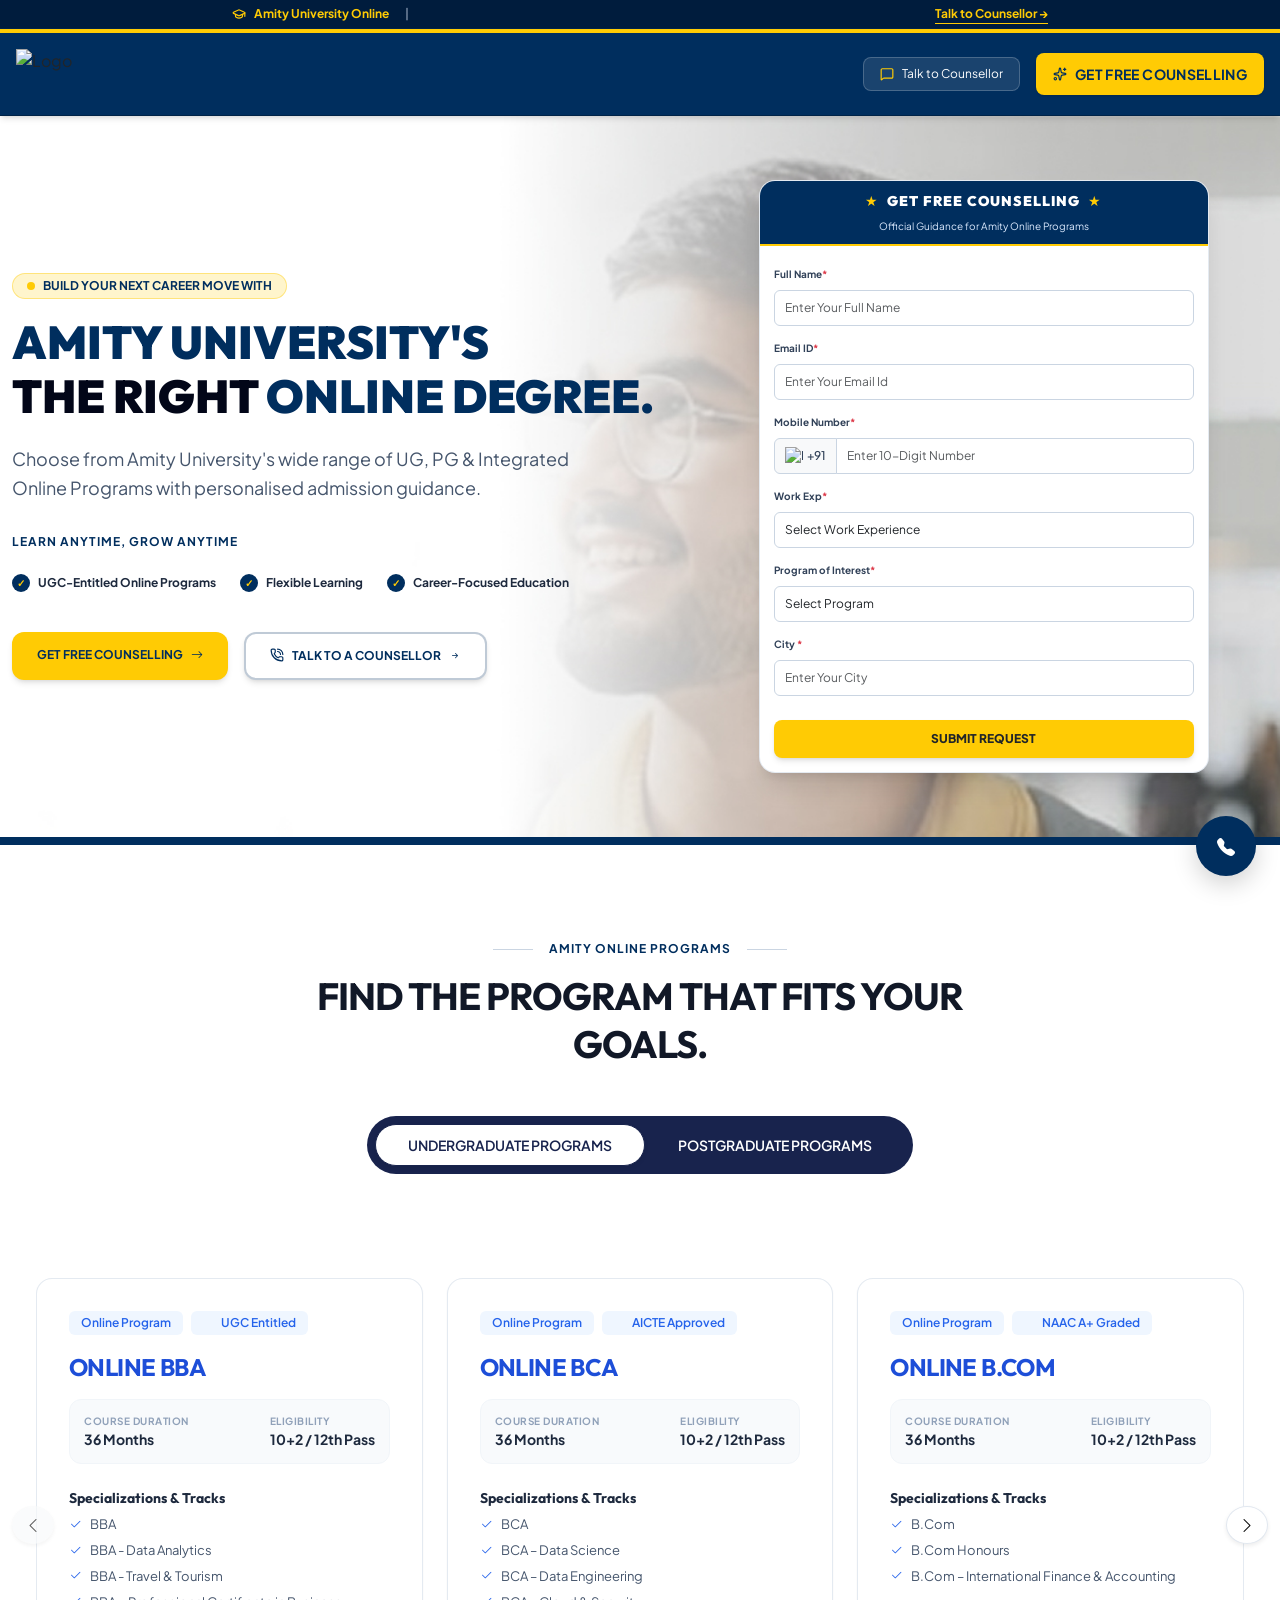
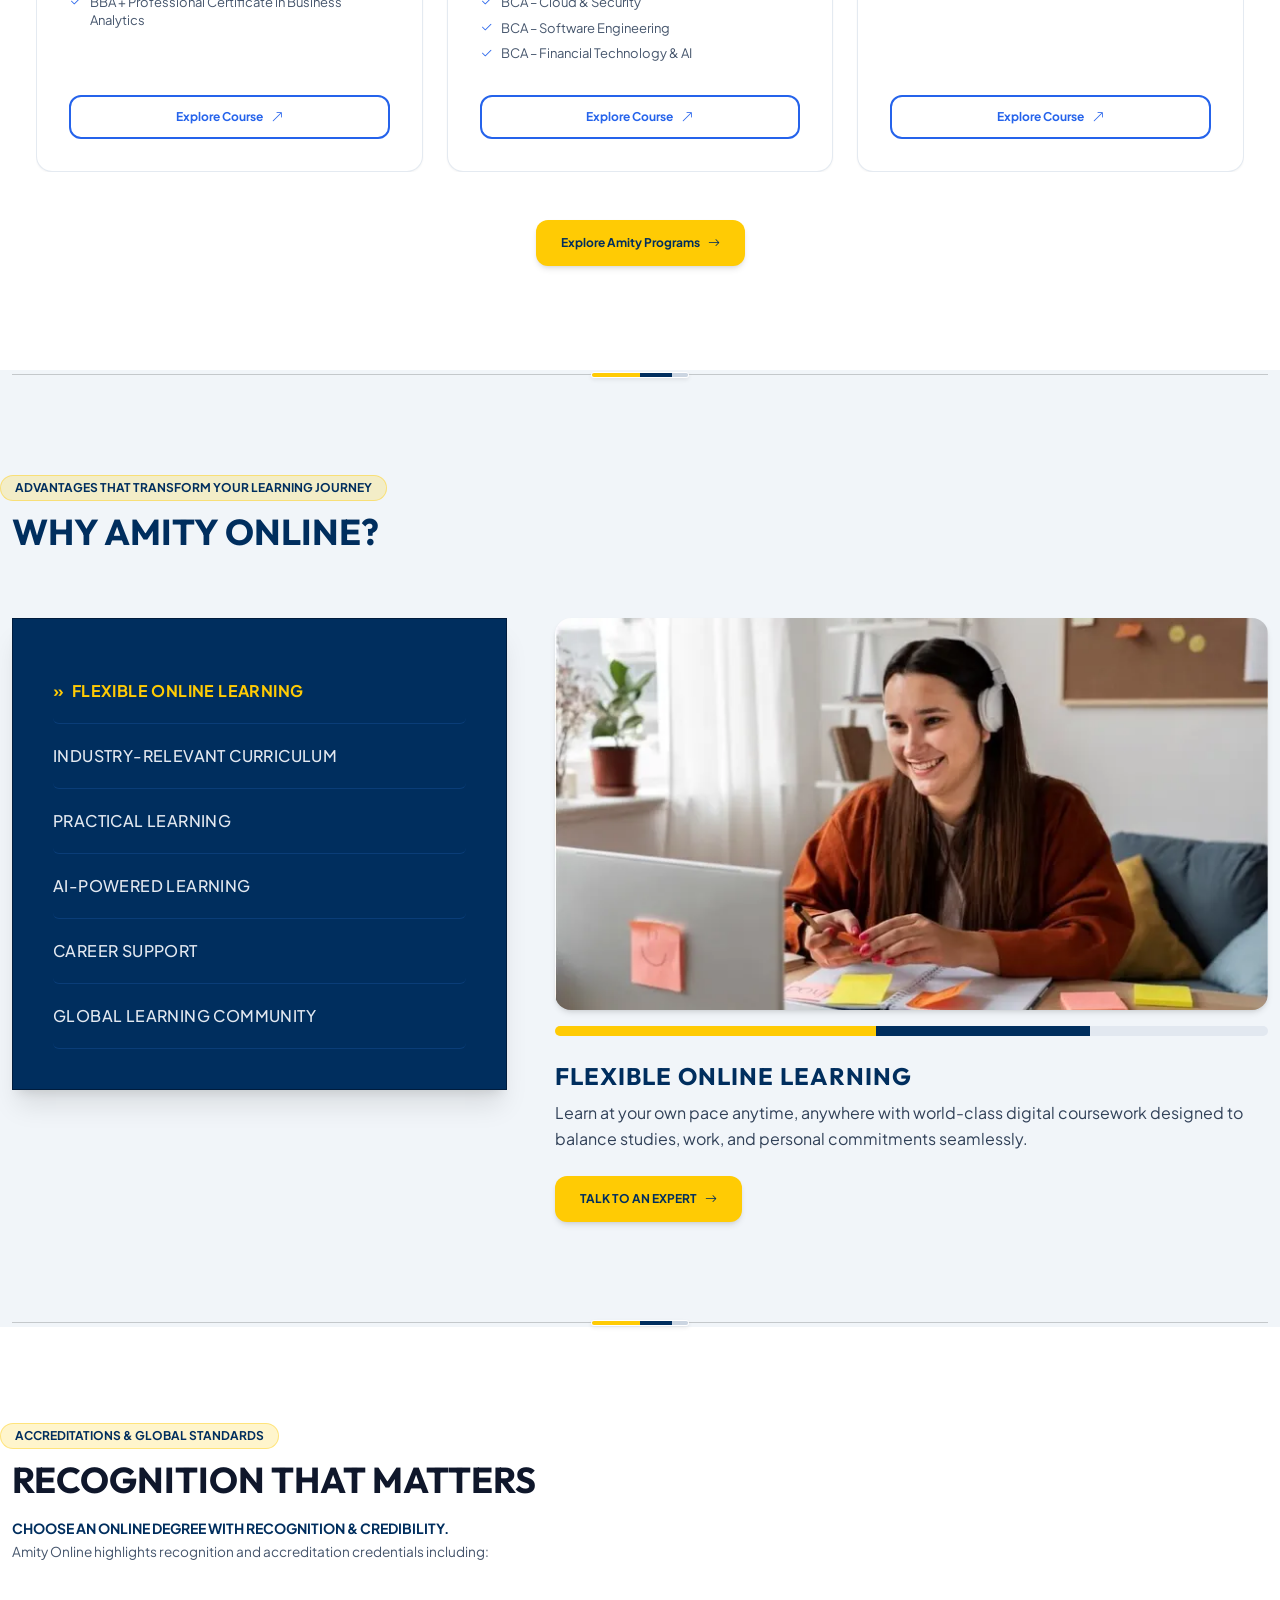
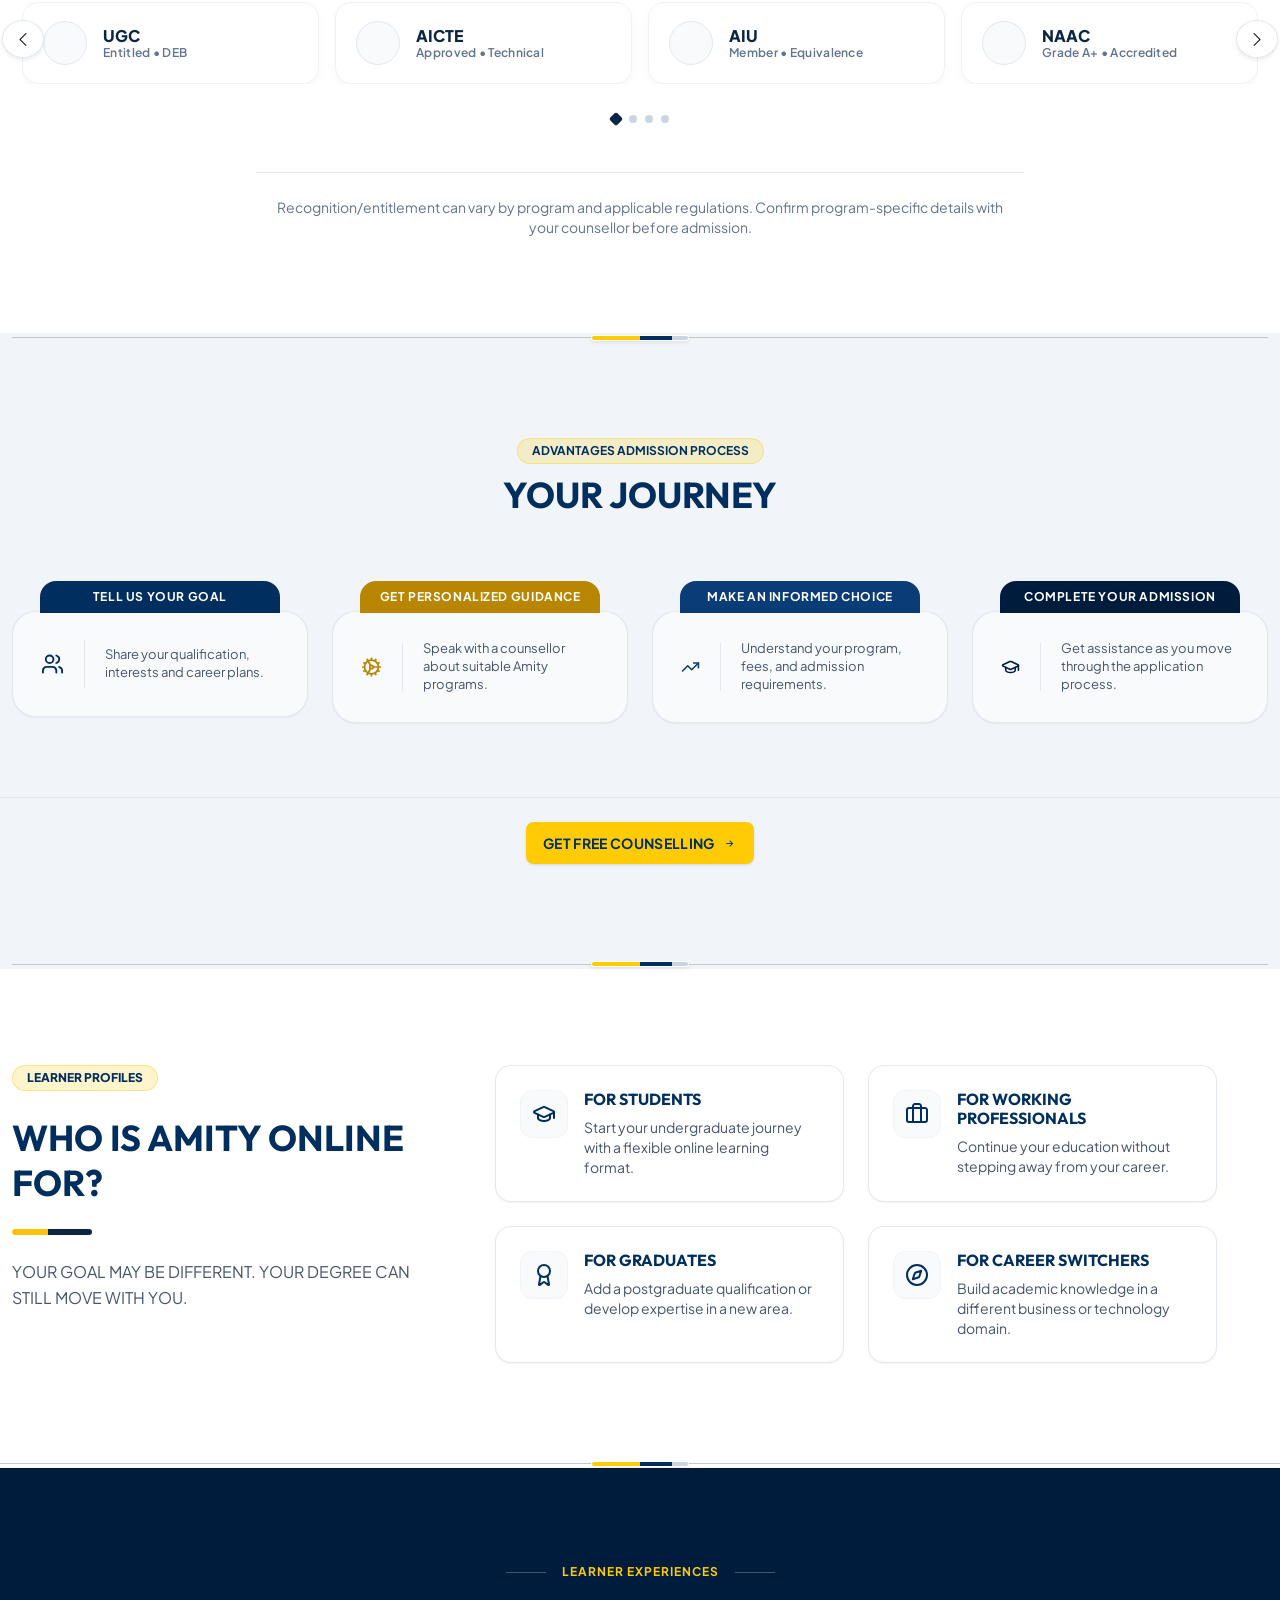
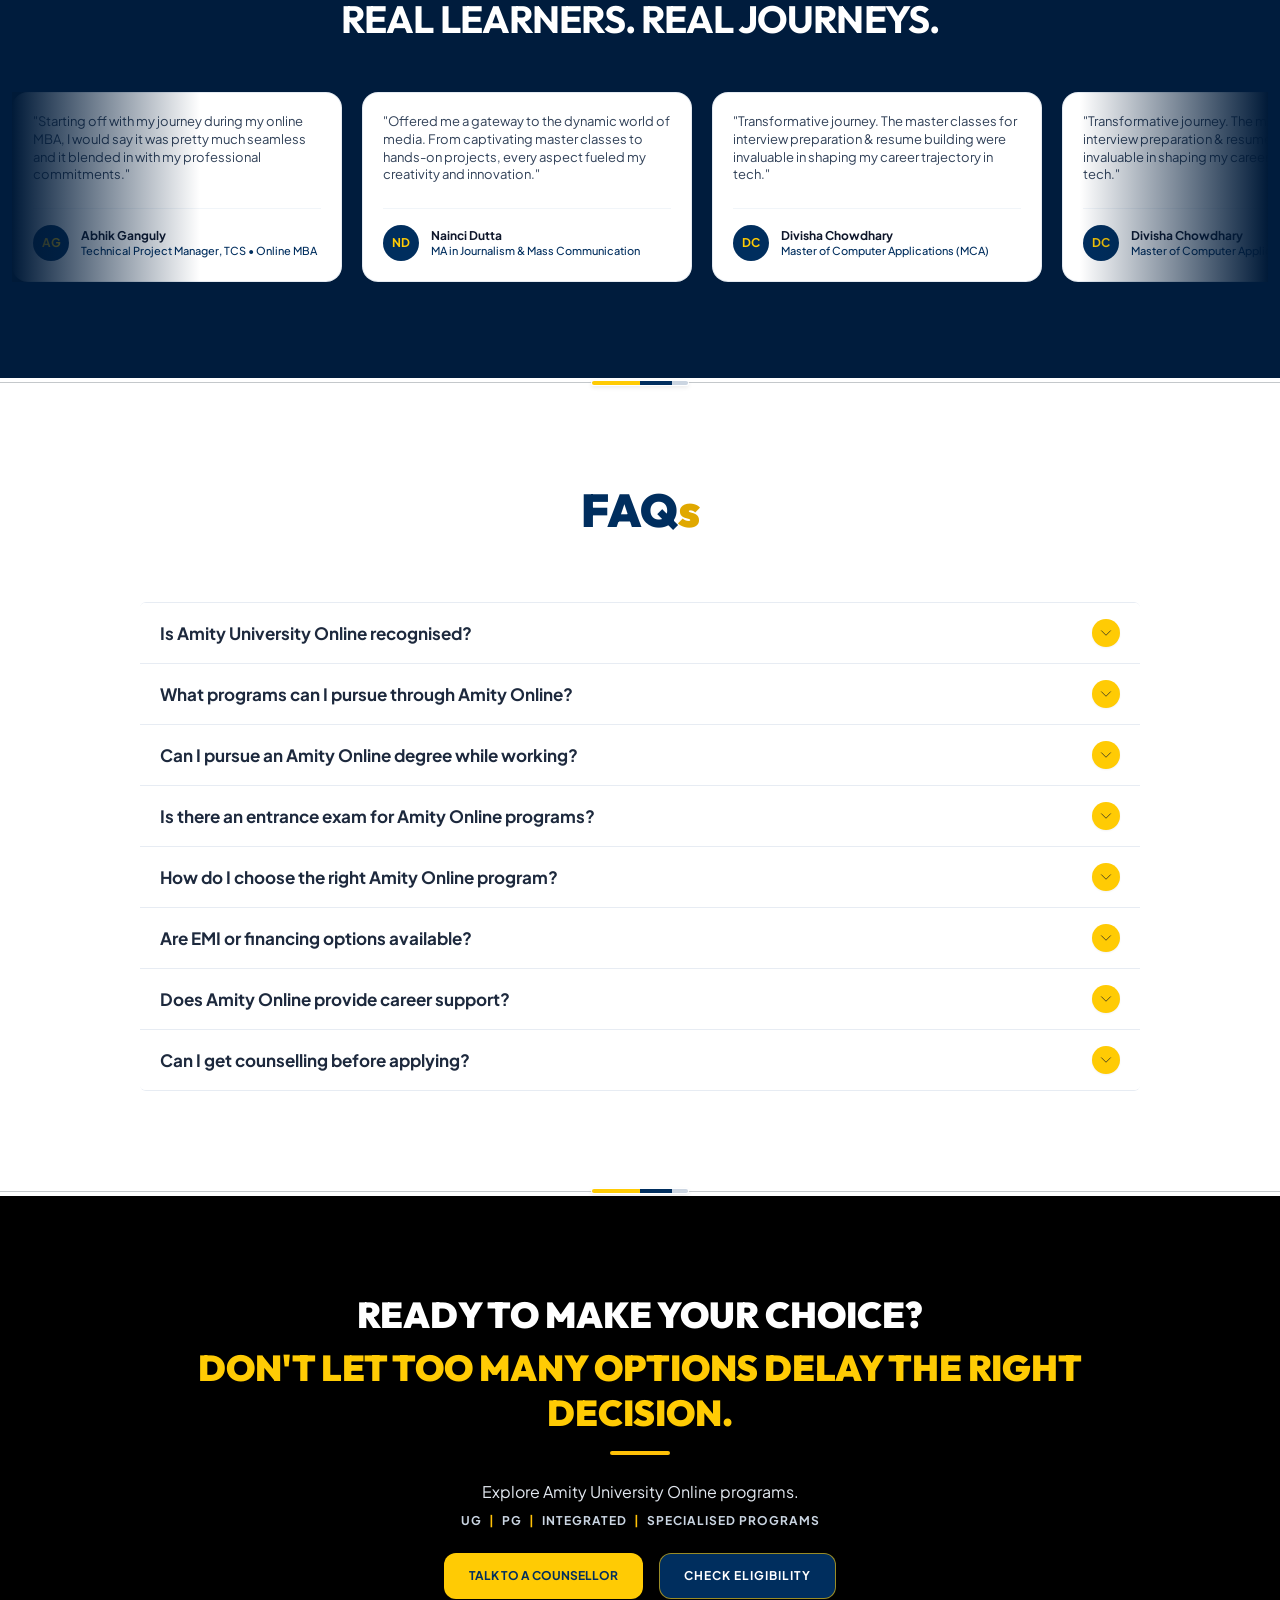
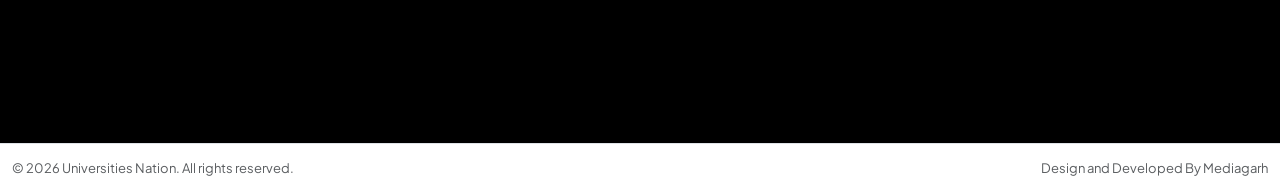
==== amity-university/index.html @ f5fdf5d3 "add all lp" ====
<!doctype html>
<html lang="en">

<head>
  <meta charset="UTF-8" />
  <meta name="viewport" content="width=device-width, initial-scale=1.0" />
  <title>Amity -Campushala LP</title>
  <link rel="icon" type="image/webp" href="images/favicon.webp">
  <link rel="preconnect" href="https://fonts.googleapis.com">
  <link rel="preconnect" href="https://fonts.gstatic.com" crossorigin>
  <link
    href="https://fonts.googleapis.com/css2?family=Outfit:wght@100..900&family=Plus+Jakarta+Sans:ital,wght@0,200..800;1,200..800&display=swap"
    rel="stylesheet">
  <link rel="stylesheet" href="https://cdn.jsdelivr.net/npm/bootstrap-icons@1.11.3/font/bootstrap-icons.min.css" />
  <link href="https://cdn.jsdelivr.net/npm/bootstrap@5.3.7/dist/css/bootstrap.min.css" rel="stylesheet" />
  <noscript>
    <link rel="stylesheet" href="https://cdn.jsdelivr.net/npm/bootstrap@5.3.3/dist/css/bootstrap.min.css" />
  </noscript>
  <link rel="stylesheet" href="https://cdn.jsdelivr.net/npm/swiper@11/swiper-bundle.min.css" />
  <link rel="stylesheet" href="css/style.css" />
  <!-- Google Tag Manager -->
  <script>(function (w, d, s, l, i) {
      w[l] = w[l] || []; w[l].push({
        'gtm.start':
          new Date().getTime(), event: 'gtm.js'
      }); var f = d.getElementsByTagName(s)[0],
        j = d.createElement(s), dl = l != 'dataLayer' ? '&l=' + l : ''; j.async = true; j.src =
          'https://www.googletagmanager.com/gtm.js?id=' + i + dl; f.parentNode.insertBefore(j, f);
    })(window, document, 'script', 'dataLayer', 'GTM-PBZR5ZBN');</script>
  <!-- End Google Tag Manager -->
</head>

<body>
  <!-- Google Tag Manager (noscript) -->
  <noscript><iframe src="https://www.googletagmanager.com/ns.html?id=GTM-PBZR5ZBN" height="0" width="0"
      style="display:none;visibility:hidden"></iframe></noscript>
  <!-- End Google Tag Manager (noscript) -->
  <!-- TOP BAR -->
  <div class="container-fluid top-bar-container bg-primary">
    <div class="container">
      <div
        class="d-flex flex-column flex-md-row align-items-center justify-content-center gap-2 gap-md-3 topbar-text font-plus-jakarta fw-medium text-center">
        <div class="d-flex gap-2 align-items-center text-seventh fw-bold "><img src="./images/Icon.svg" height="14px"
            width="14px" class="flex-shrink-0" alt="">Amity University Online
        </div>
        <span class="d-none d-md-block text-eighth">|</span>
        <div class="marquee-wrapper">
          <div class="marquee-content text-secondary fw-medium">
            Admissions Open for July 2026 Batch &bull; UGC-Entitled Degrees &bull; Zero Cost EMI Available
          </div>
        </div>
        <a href="tel:9711849719" class="fw-bold text-seventh topbar-button">Talk to Counsellor →</a>
      </div>
    </div>
  </div>
  <div class="container-fluid bg-seventh h-4"></div>
  <!-- Navbar -->
  <nav class="bg-tertiary navbar-container sticky-top">
    <div class="container p-3 ">
      <div class="d-flex align-items-center justify-content-center justify-content-md-between gap-2 gap-md-3">

        <!-- Brand Logo -->
        <div class="flex-shrink-0">
          <img src="/images/image 1.webp" class="img-fluid aspect-ratio-17-6 navbar-logo" alt="Logo" />
        </div>

        <!-- Action Buttons (Mobile bottom fixed wrapper) -->
        <div
          class="mobile-bottom-bar d-flex align-items-center justify-content-center justify-content-md-end gap-2 gap-sm-3">

          <!-- Button 1: Counsellor -->
          <a href="tel:9711849719"
            class="btn btn-navbar text-white text-opacity-90 font-plus-jakarta topbar-text d-none d-md-flex align-items-center gap-1 gap-sm-2 px-2 px-sm-3">
            <img src="./images/Icon (1).svg" height="14" width="14" class="flex-shrink-0" alt="" />
            <span>Talk to Counsellor</span>
          </a>
          <a href="tel:9711849719"
            class="text-uppercase btn btn-counselllor-mobile fw-bold text-tertiary font-plus-jakarta topbar-text d-flex d-md-none align-items-center justify-content-center text-center gap-1 gap-sm-2 px-2 px-sm-3">
            <i class="bi bi-telephone"></i>
            <span>Talk to Counsellor</span>
          </a>
          <!-- Button 2: Admission (Desktop Text) -->
          <a href="#admission-form"
            class="d-flex btn btn-admission text-tertiary font-plus-jakarta fw-bold bg-seventh align-items-center justify-content-center gap-1 gap-sm-2 px-2 px-sm-3">
            <img src="./images/Icon (2).svg" height="14" width="14" class="flex-shrink-0" alt="" />
            <span class="text-uppercase">Get Free Counselling</span>
          </a>

        </div>

      </div>
    </div>
  </nav>
  <!-- Floating / Sticky Call Button -->
  <a href="tel:9711849719" class="sticky-call-btn d-md-flex d-none" aria-label="Call Us">
    <i class="bi bi-telephone-fill"></i>
  </a>
  <!-- Hero -->
  <section>
    <div class="container-fluid hero-bg-img">
      <div class="container hero-container d-flex flex-column ">
        <div class="row align-items-center g-4">
          <div class="col-12 col-md-7">
            <div class="d-flex flex-column gap-3">
              <span
                class="d-flex gap-2 align-items-center hero-badge rounded-pill w-fit-content topbar-text fw-bold text-tertiary text-uppercase font-plus-jakarta">
                <div class="flex-shrink-0 bg-seventh rounded-pill border-0 h-8 w-8"></div>BUILD YOUR
                NEXT
                CAREER
                MOVE WITH
              </span>
              <h1 class="text-tertiary font-Outfit font-900 hero-heading mb-1">AMITY UNIVERSITY'S<br /><span
                  class="text-quaternary">THE RIGHT</span>
                ONLINE
                DEGREE.</h1>
              <p class="text-quinary font-plus-jakarta hero-para max-w-570px mb-2 mb-md-3">Choose from Amity
                University's
                wide range of
                UG, PG &
                Integrated
                Online Programs
                with
                personalised
                admission guidance.</p>
              <div class="d-flex flex-column gap-2 gap-md-3">
                <h2 class="text-tertiary font-plus-jakarta text-uppercase topbar-text ls-1 fw-bold">Learn Anytime, Grow
                  Anytime
                </h2>
                <ul class="d-flex flex-wrap flex-md-nowrap gap-3 gap-md-4">
                  <li class="d-flex gap-2 align-items-center text-sixth font-plus-jakarta topbar-text fw-bold">
                    <div
                      class="text-seventh fw-bold rounded-pill bg-tertiary d-flex align-items-center justify-content-center hero-checkmark-icon flex-shrink-0">
                      ✓</div>UGC-Entitled Online Programs
                  </li>
                  <li class="d-flex gap-2 align-items-center text-sixth font-plus-jakarta topbar-text fw-bold">
                    <div
                      class="text-seventh fw-bold rounded-pill bg-tertiary d-flex align-items-center justify-content-center hero-checkmark-icon flex-shrink-0">
                      ✓</div>Flexible Learning
                  </li>
                  <li class="d-flex gap-2 align-items-center text-sixth font-plus-jakarta topbar-text fw-bold">
                    <div
                      class="text-seventh fw-bold rounded-pill bg-tertiary d-flex align-items-center justify-content-center hero-checkmark-icon flex-shrink-0">
                      ✓</div>Career-Focused Education
                  </li>
                </ul>
              </div>
              <div class="d-flex flex-wrap flex-md-nowrap gap-2 gap-md-3 mt-2 mt-md-4">
                <a href="#admission-form"
                  class="btn btn-hero bg-seventh d-flex gap-2 text-tertiary fw-bold text-center topbar-text w-md-full justify-content-center">GET
                  FREE COUNSELLING<i class="bi bi-arrow-right flex-shrink-0"></i></a>
                <a href="tel:9711849719"
                  class="btn btn-hero bg-white d-flex gap-2 text-tertiary fw-bold text-center topbar-text btn-hero-call w-md-full justify-content-center text-uppercase"><img
                    src="./images/Icon (3).svg" height="14" width="14" class="flex-shrink-0" alt="" />Talk to a
                  Counsellor<i class="bi bi-arrow-right-short flex-shrink-0"></i></a>
              </div>
            </div>
          </div>
          <div class="col-12 col-md-5">
            <div class="form-container overflow-hidden" id="admission-form">
              <div class="form-header bg-tertiary d-flex flex-column gap-2">
                <div class="d-flex align-items-center justify-content-center gap-2">
                  <span class="text-seventh text-center font-Outfit text-uppercase ls-1 star-font ">★</span>
                  <h2 class="text-white text-center font-Outfit font-900 text-uppercase ls-1 star-font mb-0">GET FREE
                    COUNSELLING</h2>
                  <span class="text-seventh text-center font-Outfit text-uppercase ls-1 star-font ">★</span>
                </div>
                <p class="form-desc text-center font-plus-jakarta">Official Guidance for Amity Online Programs</p>
              </div>
              <div class="form-body ">
                <form id="contactForm" class="d-flex flex-column gap-2">
                  <div>
                    <label for="fullName" class="form-label fw-bold text-testimonaials">Full Name<span
                        class="text-danger">*</span></label>
                    <input type="text" name="Name" class="form-control py-2" id="fullName"
                      placeholder="Enter Your Full Name" required minlength="2" pattern="[A-Za-z\s]+"
                      title="Please enter a valid name (letters only).">
                  </div>
                  <div>
                    <label for="emailId" class="form-label fw-bold text-testimonaials">Email ID<span
                        class="text-danger">*</span></label>
                    <input type="email" name="Email" class="form-control py-2" id="emailId"
                      placeholder="Enter Your Email Id" required>
                  </div>
                  <div>
                    <label for="mobileNumber" class="form-label fw-bold text-testimonaials">Mobile Number<span
                        class="text-danger">*</span></label>
                    <div class="input-group">
                      <span class="input-group-text bg-light text-testimonaials fw-medium">
                        <img src="https://flagcdn.com/w20/in.png" alt="India Flag" class="me-1" style="width: 18px;">
                        +91
                      </span>
                      <input type="tel" name="Phone" class="form-control py-2" id="mobileNumber"
                        placeholder="Enter 10-Digit Number" required pattern="[0-9]{10}" maxlength="10"
                        title="Please enter a valid 10-digit mobile number.">
                    </div>
                  </div>
                  <div>
                    <label for="workExp" class="form-label fw-bold text-testimonaials">Work Exp<span
                        class="text-danger">*</span></label>
                    <select name="Experience" class="form-select py-2" id="workExp" required>
                      <option value="" selected disabled>Select Work Experience</option>
                      <option value="0">Fresher</option>
                      <option value="1">Less than 1 Year</option>
                      <option value="1-3">1 - 3 years</option>
                      <option value="3-5">3 - 5 years</option>
                      <option value="5+">5 - 10 years</option>
                    </select>
                  </div>
                  <div>
                    <label for="program" class="form-label fw-bold text-testimonaials">Program of Interest<span
                        class="text-danger">*</span></label>
                    <select name="Program" class="form-select py-2" id="program" required>
                      <option value="" selected disabled>Select Program</option>
                      <optgroup label="UG Programs">
                        <option value="Online BBA">Online BBA</option>
                        <option value="Online BCA">Online BCA</option>
                        <option value="Online B.Com">Online B.Com</option>
                        <option value="Online BA">Online BA</option>
                        <option value="Integrated Programs">Integrated Programs</option>
                      </optgroup>
                      <optgroup label="PG Programs">
                        <option value="Online MBA">Online MBA</option>
                        <option value="Online MCA">Online MCA</option>
                        <option value="Online M.Com">Online M.Com</option>
                        <option value="Online MA">Online MA</option>
                        <option value="Online M.Sc">Online M.Sc</option>
                      </optgroup>
                    </select>
                  </div>
                  <div class="mb-3">
                    <label for="cityId" class="form-label fw-bold text-testimonaials">City <span
                        class="text-danger">*</span></label>
                    <input type="text" name="City" class="form-control py-2" id="cityId" placeholder="Enter Your City"
                      required minlength="2">
                  </div>
                  <input type="hidden" name="PageURL" id="pageURL">
                  <button type="submit" id="submitBtn"
                    class="btn w-100 font-900 text-uppercase d-flex align-items-center justify-content-center btn-submit">
                    Submit Request
                  </button>
                </form>
              </div>
            </div>
          </div>
        </div>
      </div>
    </div>
    <div class="bg-tertiary h-8 py-1"></div>
  </section>
  <!-- Program -->
  <section class="container-fluid position-relative">
    <div class="container container-main text-center d-flex flex-column gap-md-40 gap-56">
      <div class="">
        <div class="d-flex align-items-center justify-content-center gap-2 gap-md-3 mb-2 mb-md-3">
          <span class="custom-line bg-nine"></span>
          <span class="text-uppercase fw-bold program-span text-tertiary text-center font-pluss-jakarta ls-1">Amity
            Online
            Programs</span>
          <span class="custom-line bg-nine"></span>
        </div>
        <h2 class="text-tenth text-center font-Outfit text-uppercase fw-bold program-heading mx-auto mb-4 mb-md-5">
          Find the Program That Fits Your Goals.
        </h2>
        <div class="d-inline-flex p-2 rounded-pill bg-eleventh mb-md-5">
          <button
            class="btn btn-pill-tab active rounded-pill text-uppercase fw-semibold text-eleventh bg-white shadow-sm"
            data-target="ug">
            Undergraduate Programs
          </button>
          <button class="btn btn-pill-tab rounded-pill text-uppercase fw-semibold text-white text-opacity-90"
            data-target="pg">
            Postgraduate Programs
          </button>
        </div>
      </div>

      <div class="">
        <div class="position-relative px-0 px-md-4">
          <!-- Custom Navigation Arrows -->
          <button id="scrollLeft"
            class="btn btn-light rounded-circle shadow-sm position-absolute start-0 top-50 translate-middle-y z-3 d-flex align-items-center justify-content-center custom-arrow-btn">
            <i class="bi bi-chevron-left"></i>
          </button>

          <div class="swiper programSwiper">
            <div class="swiper-wrapper">

              <!-- UG Card 1 -->
              <div class="swiper-slide ug-card">
                <div class="card card-program bg-white h-100 text-start">
                  <div class="d-flex gap-2 mb-3">
                    <span class="badge-program fw-semibold">Online Program</span>
                    <span class="badge-program fw-semibold d-flex align-items-center gap-1">
                      <img src="/images/Icon(4).svg" width="14px" height="14px" class="flex-shrink-0" alt=""> UGC
                      Entitled
                    </span>
                  </div>
                  <h3 class="font-Outfit text-twenth text-uppercase program-head mb-3 fw-bold">Online BBA</h3>
                  <div class="mb-4 d-flex justify-content-between card-info font-plus-jakarta">
                    <div>
                      <div class="card-info-text text-uppercase fw-bold">Course Duration</div>
                      <div class="fw-bold card-info-subtext">36 Months</div>
                    </div>
                    <div>
                      <div class="card-info-text text-uppercase fw-bold">Eligibility</div>
                      <div class="fw-bold card-info-subtext">10+2 / 12th Pass</div>
                    </div>
                  </div>
                  <div class="mb-2 card-info-subtext text-sixth fw-bold font-Outfit">Specializations & Tracks</div>
                  <ul class="list-unstyled mb-4 text-secondary fs-7 flex-grow-1">
                    <li class="d-flex align-items-start gap-2 mb-2 text-quinary font-plus-jakarta card-bullet"><i
                        class="bi bi-check2 text-blue"></i> <span>BBA</span></li>
                    <li class="d-flex align-items-start gap-2 mb-2 text-quinary font-plus-jakarta card-bullet"><i
                        class="bi bi-check2 text-blue"></i> <span>BBA - Data Analytics</span></li>
                    <li class="d-flex align-items-start gap-2 mb-2 text-quinary font-plus-jakarta card-bullet"><i
                        class="bi bi-check2 text-blue"></i> <span>BBA - Travel & Tourism</span></li>
                    <li class="d-flex align-items-start gap-2 mb-2 text-quinary font-plus-jakarta card-bullet"><i
                        class="bi bi-check2 text-blue"></i> <span>BBA + Professional Certificate in Business
                        Analytics</span></li>
                  </ul>
                  <a href="#"
                    class="btn btn-outline-primary-custom w-100 fw-bold d-flex align-items-center justify-content-center text-blue topbar-text mt-auto">
                    Explore Course <i class="bi bi-arrow-up-right"></i>
                  </a>
                </div>
              </div>
              <div class="swiper-slide ug-card">
                <div class="card card-program bg-white h-100 text-start">
                  <div class="d-flex gap-2 mb-3">
                    <span class="badge-program fw-semibold">Online Program</span>
                    <span class="badge-program fw-semibold d-flex align-items-center gap-1">
                      <img src="/images/Icon(4).svg" width="14px" height="14px" class="flex-shrink-0" alt=""> AICTE
                      Approved
                    </span>
                  </div>
                  <h3 class="font-Outfit text-twenth text-uppercase program-head mb-3 fw-bold">Online BCA</h3>
                  <div class="mb-4 d-flex justify-content-between card-info font-plus-jakarta">
                    <div>
                      <div class="card-info-text text-uppercase fw-bold">Course Duration</div>
                      <div class="fw-bold card-info-subtext">36 Months</div>
                    </div>
                    <div>
                      <div class="card-info-text text-uppercase fw-bold">Eligibility</div>
                      <div class="fw-bold card-info-subtext">10+2 / 12th Pass</div>
                    </div>
                  </div>
                  <div class="mb-2 card-info-subtext text-sixth fw-bold font-Outfit">Specializations & Tracks</div>
                  <ul class="list-unstyled mb-4 text-secondary fs-7 flex-grow-1">
                    <li class="d-flex align-items-start gap-2 mb-2 text-quinary font-plus-jakarta card-bullet"><i
                        class="bi bi-check2 text-blue"></i> <span>BCA</span></li>
                    <li class="d-flex align-items-start gap-2 mb-2 text-quinary font-plus-jakarta card-bullet"><i
                        class="bi bi-check2 text-blue"></i> <span>BCA – Data Science</span></li>
                    <li class="d-flex align-items-start gap-2 mb-2 text-quinary font-plus-jakarta card-bullet"><i
                        class="bi bi-check2 text-blue"></i> <span>BCA – Data Engineering</span></li>
                    <li class="d-flex align-items-start gap-2 mb-2 text-quinary font-plus-jakarta card-bullet"><i
                        class="bi bi-check2 text-blue"></i> <span>BCA – Cloud & Security</span></li>
                    <li class="d-flex align-items-start gap-2 mb-2 text-quinary font-plus-jakarta card-bullet"><i
                        class="bi bi-check2 text-blue"></i> <span>BCA – Software Engineering </span></li>
                    <li class="d-flex align-items-start gap-2 mb-2 text-quinary font-plus-jakarta card-bullet"><i
                        class="bi bi-check2 text-blue"></i> <span>BCA – Financial Technology & AI </span></li>
                  </ul>
                  <a href="#"
                    class="btn btn-outline-primary-custom w-100 fw-bold d-flex align-items-center justify-content-center text-blue topbar-text mt-auto">
                    Explore Course <i class="bi bi-arrow-up-right"></i>
                  </a>
                </div>
              </div>
              <div class="swiper-slide ug-card">
                <div class="card card-program bg-white h-100 text-start">
                  <div class="d-flex gap-2 mb-3">
                    <span class="badge-program fw-semibold">Online Program</span>
                    <span class="badge-program fw-semibold d-flex align-items-center gap-1">
                      <img src="/images/Icon(4).svg" width="14px" height="14px" class="flex-shrink-0" alt=""> NAAC A+
                      Graded
                    </span>
                  </div>
                  <h3 class="font-Outfit text-twenth text-uppercase program-head mb-3 fw-bold">Online B.Com</h3>
                  <div class="mb-4 d-flex justify-content-between card-info font-plus-jakarta">
                    <div>
                      <div class="card-info-text text-uppercase fw-bold">Course Duration</div>
                      <div class="fw-bold card-info-subtext">36 Months</div>
                    </div>
                    <div>
                      <div class="card-info-text text-uppercase fw-bold">Eligibility</div>
                      <div class="fw-bold card-info-subtext">10+2 / 12th Pass</div>
                    </div>
                  </div>
                  <div class="mb-2 card-info-subtext text-sixth fw-bold font-Outfit">Specializations & Tracks</div>
                  <ul class="list-unstyled mb-4 text-secondary fs-7 flex-grow-1">
                    <li class="d-flex align-items-start gap-2 mb-2 text-quinary font-plus-jakarta card-bullet"><i
                        class="bi bi-check2 text-blue"></i> <span>B.Com</span></li>
                    <li class="d-flex align-items-start gap-2 mb-2 text-quinary font-plus-jakarta card-bullet"><i
                        class="bi bi-check2 text-blue"></i> <span>B.Com Honours</span></li>
                    <li class="d-flex align-items-start gap-2 mb-2 text-quinary font-plus-jakarta card-bullet"><i
                        class="bi bi-check2 text-blue"></i> <span>B.Com – International Finance & Accounting</span></li>
                  </ul>
                  <a href="#"
                    class="btn btn-outline-primary-custom w-100 fw-bold d-flex align-items-center justify-content-center text-blue topbar-text mt-auto">
                    Explore Course <i class="bi bi-arrow-up-right"></i>
                  </a>
                </div>
              </div>
              <div class="swiper-slide ug-card">
                <div class="card card-program bg-white h-100 text-start">
                  <div class="d-flex gap-2 mb-3">
                    <span class="badge-program fw-semibold">Online Program</span>
                    <span class="badge-program fw-semibold d-flex align-items-center gap-1">
                      <img src="/images/Icon(4).svg" width="14px" height="14px" class="flex-shrink-0" alt=""> UGC
                      Entitled
                    </span>
                  </div>
                  <h3 class="font-Outfit text-twenth text-uppercase program-head mb-3 fw-bold">Online BA </h3>
                  <div class="mb-4 d-flex justify-content-between card-info font-plus-jakarta">
                    <div>
                      <div class="card-info-text text-uppercase fw-bold">Course Duration</div>
                      <div class="fw-bold card-info-subtext">36 Months</div>
                    </div>
                    <div>
                      <div class="card-info-text text-uppercase fw-bold">Eligibility</div>
                      <div class="fw-bold card-info-subtext">10+2 / 12th Pass</div>
                    </div>
                  </div>
                  <div class="mb-2 card-info-subtext text-sixth fw-bold font-Outfit">Specializations & Tracks</div>
                  <ul class="list-unstyled mb-4 text-secondary fs-7 flex-grow-1">
                    <li class="d-flex align-items-start gap-2 mb-2 text-quinary font-plus-jakarta card-bullet"><i
                        class="bi bi-check2 text-blue"></i> <span>BA</span></li>
                    <li class="d-flex align-items-start gap-2 mb-2 text-quinary font-plus-jakarta card-bullet"><i
                        class="bi bi-check2 text-blue"></i> <span>BA - Journalism & Mass Communication</span></li>
                    <li class="d-flex align-items-start gap-2 mb-2 text-quinary font-plus-jakarta card-bullet"><i
                        class="bi bi-check2 text-blue"></i> <span>BA General – Hindi | Kannada | Malayalam | Tamil |
                        Telugu</span></li>
                  </ul>
                  <a href="#"
                    class="btn btn-outline-primary-custom w-100 fw-bold d-flex align-items-center justify-content-center text-blue topbar-text mt-auto">
                    Explore Course <i class="bi bi-arrow-up-right"></i>
                  </a>
                </div>
              </div>
              <div class="swiper-slide ug-card">
                <div class="card-program bg-white h-100 text-start">
                  <div class="d-flex gap-2 mb-3">
                    <span class="badge-program fw-semibold">Online Program</span>
                    <span class="badge-program fw-semibold d-flex align-items-center gap-1">
                      <img src="/images/Icon(4).svg" width="14px" height="14px" class="flex-shrink-0" alt=""> Dual
                      Degree
                      Fast-Track
                    </span>
                  </div>
                  <h3 class="font-Outfit text-twenth text-uppercase program-head mb-3 fw-bold">Integrated Programs</h3>
                  <div class="mb-4 d-flex justify-content-between card-info font-plus-jakarta">
                    <div>
                      <div class="card-info-text text-uppercase fw-bold">Course Duration</div>
                      <div class="fw-bold card-info-subtext">54 Months</div>
                    </div>
                    <div>
                      <div class="card-info-text text-uppercase fw-bold">Eligibility</div>
                      <div class="fw-bold card-info-subtext">10+2 / 12th Pass</div>
                    </div>
                  </div>
                  <div class="mb-2 card-info-subtext text-sixth fw-bold font-Outfit">Specializations & Tracks</div>
                  <ul class="list-unstyled mb-4 text-secondary fs-7 flex-grow-1">
                    <li class="d-flex align-items-start gap-2 mb-2 text-quinary font-plus-jakarta card-bullet"><i
                        class="bi bi-check2 text-blue"></i> <span>BBA + MBA</span></li>
                    <li class="d-flex align-items-start gap-2 mb-2 text-quinary font-plus-jakarta card-bullet"><i
                        class="bi bi-check2 text-blue"></i> <span>B.Com + MBA</span></li>
                    <li class="d-flex align-items-start gap-2 mb-2 text-quinary font-plus-jakarta card-bullet"><i
                        class="bi bi-check2 text-blue"></i> <span>BCA + MCA</span></li>
                  </ul>
                  <a href="#"
                    class="btn btn-outline-primary-custom w-100 fw-bold d-flex align-items-center justify-content-center text-blue topbar-text mt-auto">
                    Explore Course <i class="bi bi-arrow-up-right"></i>
                  </a>
                </div>
              </div>
              <!-- PG Card 1 -->
              <div class="swiper-slide pg-card">
                <div class="card-program bg-white h-100 text-start">
                  <div class="d-flex gap-2 mb-3">
                    <span class="badge-program fw-semibold">Online Program</span>
                    <span class="badge-program fw-semibold d-flex align-items-center gap-1">
                      <img src="/images/Icon(4).svg" width="14px" height="14px" class="flex-shrink-0" alt=""> QS Ranked
                      Top 50
                    </span>
                  </div>
                  <h3 class="font-Outfit text-twenth text-uppercase program-head mb-3 fw-bold">Online MBA</h3>
                  <div class="mb-4 d-flex justify-content-between card-info font-plus-jakarta">
                    <div>
                      <div class="card-info-text text-uppercase fw-bold">Course Duration</div>
                      <div class="fw-bold card-info-subtext">24 Months</div>
                    </div>
                    <div>
                      <div class="card-info-text text-uppercase fw-bold">Eligibility</div>
                      <div class="fw-bold card-info-subtext">Graduation Degree</div>
                    </div>
                  </div>
                  <div class="mb-2 card-info-subtext text-sixth fw-bold font-Outfit">Specializations & Tracks</div>
                  <ul class="list-unstyled mb-4 text-secondary fs-7 flex-grow-1">
                    <li class="d-flex align-items-start gap-2 mb-2 text-quinary font-plus-jakarta card-bullet"><i
                        class="bi bi-check2 text-blue"></i> <span>General Management</span></li>
                    <li class="d-flex align-items-start gap-2 mb-2 text-quinary font-plus-jakarta card-bullet"><i
                        class="bi bi-check2 text-blue"></i> <span>Business Analytics</span></li>
                    <li class="d-flex align-items-start gap-2 mb-2 text-quinary font-plus-jakarta card-bullet"><i
                        class="bi bi-check2 text-blue"></i> <span>Data Science</span></li>
                    <li class="d-flex align-items-start gap-2 mb-2 text-quinary font-plus-jakarta card-bullet"><i
                        class="bi bi-check2 text-blue"></i> <span>Digital Marketing Management</span></li>
                    <li class="d-flex align-items-start gap-2 mb-2 text-quinary font-plus-jakarta card-bullet"><i
                        class="bi bi-check2 text-blue"></i> <span>International Finance</span></li>
                    <li class="d-flex align-items-start gap-2 mb-2 text-quinary font-plus-jakarta card-bullet"><i
                        class="bi bi-check2 text-blue"></i> <span>Hospital & Healthcare Management</span></li>
                    <li class="d-flex align-items-start gap-2 mb-2 text-quinary font-plus-jakarta card-bullet"><i
                        class="bi bi-check2 text-blue"></i> <span>Construction Project Management</span></li>
                    <li class="d-flex align-items-start gap-2 mb-2 text-quinary font-plus-jakarta card-bullet"><i
                        class="bi bi-check2 text-blue"></i> <span>Dual Specialization</span></li>
                  </ul>
                  <a href="#"
                    class="btn btn-outline-primary-custom w-100 fw-bold d-flex align-items-center justify-content-center text-blue topbar-text mt-auto">
                    Explore Course <i class="bi bi-arrow-up-right"></i>
                  </a>
                </div>
              </div>
              <div class="swiper-slide pg-card">
                <div class="card card-program bg-white h-100 text-start">
                  <div class="d-flex gap-2 mb-3">
                    <span class="badge-program fw-semibold">Online Program</span>
                    <span class="badge-program fw-semibold d-flex align-items-center gap-1">
                      <img src="/images/Icon(4).svg" width="14px" height="14px" class="flex-shrink-0" alt=""> AICTE
                      Approved
                    </span>
                  </div>
                  <h3 class="font-Outfit text-twenth text-uppercase program-head mb-3 fw-bold">Online MCA</h3>
                  <div class="mb-4 d-flex justify-content-between card-info font-plus-jakarta">
                    <div>
                      <div class="card-info-text text-uppercase fw-bold">Course Duration</div>
                      <div class="fw-bold card-info-subtext">24 Months</div>
                    </div>
                    <div>
                      <div class="card-info-text text-uppercase fw-bold">Eligibility</div>
                      <div class="fw-bold card-info-subtext">Graduation in CS/IT or Maths</div>
                    </div>
                  </div>
                  <div class="mb-2 card-info-subtext text-sixth fw-bold font-Outfit">Specializations & Tracks</div>
                  <ul class="list-unstyled mb-4 text-secondary fs-7 flex-grow-1">
                    <li class="d-flex align-items-start gap-2 mb-2 text-quinary font-plus-jakarta card-bullet">
                      <i class="bi bi-check2 text-blue"></i> <span>MCA</span>
                    </li>
                    <li class="d-flex align-items-start gap-2 mb-2 text-quinary font-plus-jakarta card-bullet">
                      <i class="bi bi-check2 text-blue"></i> <span>Cyber Security</span>
                    </li>
                    <li class="d-flex align-items-start gap-2 mb-2 text-quinary font-plus-jakarta card-bullet">
                      <i class="bi bi-check2 text-blue"></i> <span>Blockchain Technology & Management</span>
                    </li>
                    <li class="d-flex align-items-start gap-2 mb-2 text-quinary font-plus-jakarta card-bullet">
                      <i class="bi bi-check2 text-blue"></i> <span>Machine Learning & Artificial Intelligence</span>
                    </li>
                    <li class="d-flex align-items-start gap-2 mb-2 text-quinary font-plus-jakarta card-bullet">
                      <i class="bi bi-check2 text-blue"></i> <span>Software Engineering</span>
                    </li>
                    <li class="d-flex align-items-start gap-2 mb-2 text-quinary font-plus-jakarta card-bullet">
                      <i class="bi bi-check2 text-blue"></i> <span>Financial Technology & AI</span>
                    </li>
                  </ul>
                  <a href="#"
                    class="btn btn-outline-primary-custom w-100 fw-bold d-flex align-items-center justify-content-center text-blue topbar-text mt-auto">
                    Explore Course <i class="bi bi-arrow-up-right"></i>
                  </a>
                </div>
              </div>
              <div class="swiper-slide pg-card">
                <div class="card card-program bg-white h-100 text-start">
                  <div class="d-flex gap-2 mb-3">
                    <span class="badge-program fw-semibold">Online Program</span>
                    <span class="badge-program fw-semibold d-flex align-items-center gap-1">
                      <img src="/images/Icon(4).svg" width="14px" height="14px" class="flex-shrink-0" alt=""> UGC
                      Entitled
                    </span>
                  </div>
                  <h3 class="font-Outfit text-twenth text-uppercase program-head mb-3 fw-bold">Online M.Com</h3>
                  <div class="mb-4 d-flex justify-content-between card-info font-plus-jakarta">
                    <div>
                      <div class="card-info-text text-uppercase fw-bold">Course Duration</div>
                      <div class="fw-bold card-info-subtext">24 Months</div>
                    </div>
                    <div>
                      <div class="card-info-text text-uppercase fw-bold">Eligibility</div>
                      <div class="fw-bold card-info-subtext">Graduation in Commerce</div>
                    </div>
                  </div>
                  <div class="mb-2 card-info-subtext text-sixth fw-bold font-Outfit">Specializations & Tracks</div>
                  <ul class="list-unstyled mb-4 text-secondary fs-7 flex-grow-1">
                    <li class="d-flex align-items-start gap-2 mb-2 text-quinary font-plus-jakarta card-bullet">
                      <i class="bi bi-check2 text-blue"></i> <span>Financial Management</span>
                    </li>
                    <li class="d-flex align-items-start gap-2 mb-2 text-quinary font-plus-jakarta card-bullet">
                      <i class="bi bi-check2 text-blue"></i> <span>Financial Technology</span>
                    </li>
                  </ul>
                  <a href="#"
                    class="btn btn-outline-primary-custom w-100 fw-bold d-flex align-items-center justify-content-center text-blue topbar-text mt-auto">
                    Explore Course <i class="bi bi-arrow-up-right"></i>
                  </a>
                </div>
              </div>
              <div class="swiper-slide pg-card">
                <div class="card card-program bg-white h-100 text-start">
                  <div class="d-flex gap-2 mb-3">
                    <span class="badge-program fw-semibold">Online Program</span>
                    <span class="badge-program fw-semibold d-flex align-items-center gap-1">
                      <img src="/images/Icon(4).svg" width="14px" height="14px" class="flex-shrink-0" alt=""> NAAC A+
                      Graded
                    </span>
                  </div>
                  <h3 class="font-Outfit text-twenth text-uppercase program-head mb-3 fw-bold">Online MA</h3>
                  <div class="mb-4 d-flex justify-content-between card-info font-plus-jakarta">
                    <div>
                      <div class="card-info-text text-uppercase fw-bold">Course Duration</div>
                      <div class="fw-bold card-info-subtext">24 Months</div>
                    </div>
                    <div>
                      <div class="card-info-text text-uppercase fw-bold">Eligibility</div>
                      <div class="fw-bold card-info-subtext">Graduation Degree</div>
                    </div>
                  </div>
                  <div class="mb-2 card-info-subtext text-sixth fw-bold font-Outfit">Specializations & Tracks</div>
                  <ul class="list-unstyled mb-4 text-secondary fs-7 flex-grow-1">
                    <li class="d-flex align-items-start gap-2 mb-2 text-quinary font-plus-jakarta card-bullet">
                      <i class="bi bi-check2 text-blue"></i> <span>Journalism & Mass Communication</span>
                    </li>
                    <li class="d-flex align-items-start gap-2 mb-2 text-quinary font-plus-jakarta card-bullet">
                      <i class="bi bi-check2 text-blue"></i> <span>Public Policy & Governance</span>
                    </li>
                  </ul>
                  <a href="#"
                    class="btn btn-outline-primary-custom w-100 fw-bold d-flex align-items-center justify-content-center text-blue topbar-text mt-auto">
                    Explore Course <i class="bi bi-arrow-up-right"></i>
                  </a>
                </div>
              </div>
              <div class="swiper-slide pg-card">
                <div class="card card-program bg-white h-100 text-start">
                  <div class="d-flex gap-2 mb-3">
                    <span class="badge-program fw-semibold">Online Program</span>
                    <span class="badge-program fw-semibold d-flex align-items-center gap-1">
                      <img src="/images/Icon(4).svg" width="14px" height="14px" class="flex-shrink-0" alt=""> Industry
                      Certified
                    </span>
                  </div>
                  <h3 class="font-Outfit text-twenth text-uppercase program-head mb-3 fw-bold">Online M.Sc</h3>
                  <div class="mb-4 d-flex justify-content-between card-info font-plus-jakarta">
                    <div>
                      <div class="card-info-text text-uppercase fw-bold">Course Duration</div>
                      <div class="fw-bold card-info-subtext">24 Months</div>
                    </div>
                    <div>
                      <div class="card-info-text text-uppercase fw-bold">Eligibility</div>
                      <div class="fw-bold card-info-subtext">Graduation with Maths/Stats</div>
                    </div>
                  </div>
                  <div class="mb-2 card-info-subtext text-sixth fw-bold font-Outfit">Specializations & Tracks</div>
                  <ul class="list-unstyled mb-4 text-secondary fs-7 flex-grow-1">
                    <li class="d-flex align-items-start gap-2 mb-2 text-quinary font-plus-jakarta card-bullet">
                      <i class="bi bi-check2 text-blue"></i> <span>Data Science</span>
                    </li>
                  </ul>
                  <a href="#"
                    class="btn btn-outline-primary-custom w-100 fw-bold d-flex align-items-center justify-content-center text-blue topbar-text mt-auto">
                    Explore Course <i class="bi bi-arrow-up-right"></i>
                  </a>
                </div>
              </div>
            </div>
          </div>

          <button id="scrollRight"
            class="btn btn-light rounded-circle shadow-sm position-absolute end-0 top-50 translate-middle-y z-3 d-flex align-items-center justify-content-center custom-arrow-btn">
            <i class="bi bi-chevron-right"></i>
          </button>
        </div>

        <!-- Bottom CTA -->
        <div class="mt-5">
          <a href="#admission-form" class=" btn btn-hero bg-seventh d-inline-flex gap-2 text-tertiary fw-bold text-center topbar-text w-md-full
            justify-content-center mb-2">Explore
            Amity Programs <i class="bi bi-arrow-right"></i></a>
          <!-- <p class="program-para font-plus-jakarta text-center">Compare eligibility, syllabus, semester fees, and
            scholarships with an
            official
            Universities Nation
            counsellor.</p> -->
        </div>
      </div>
    </div>
  </section>
  <!-- Amity Online -->
  <section class="container-fluid bg-light-blue">
    <div>
      <div class="position-relative w-100 d-flex align-items-center justify-content-center user-select-none py-1"
        aria-hidden="true">
        <div class="w-100 border-top border-secondary-subtle"></div>
        <div
          class="position-absolute d-flex align-items-center rounded-pill overflow-hidden shadow-sm border border-white divider-pill">
          <div class="stripe-yellow"></div>
          <div class="stripe-blue"></div>
          <div class="stripe-gray"></div>
        </div>
      </div>
      <div class="container container-main d-flex flex-column gap-md-40 gap-56">
        <div class="row">
          <span
            class="d-flex gap-2 align-items-center hero-badge rounded-pill w-fit-content topbar-text fw-bold text-tertiary text-uppercase font-plus-jakarta">ADVANTAGES
            THAT TRANSFORM YOUR
            LEARNING JOURNEY
          </span>
          <h2 class="fw-bold mt-2 why-amity-head text-uppercase text-tertiary font-Outfit">WHY
            AMITY
            ONLINE?</h2>
        </div>
        <div class="row g-4 g-md-5">
          <div class="col-md-5">
            <div class="nav flex-column nav-pills sidebar-tabs" id="why-tab" role="tablist" aria-orientation="vertical">
              <button class="nav-link active" id="tab-flexible-btn" data-bs-toggle="pill" data-bs-target="#tab-flexible"
                type="button" role="tab">
                FLEXIBLE ONLINE LEARNING
              </button>
              <button class="nav-link" id="tab-curriculum-btn" data-bs-toggle="pill" data-bs-target="#tab-curriculum"
                type="button" role="tab">
                INDUSTRY-RELEVANT CURRICULUM
              </button>
              <button class="nav-link" id="tab-practical-btn" data-bs-toggle="pill" data-bs-target="#tab-practical"
                type="button" role="tab">
                PRACTICAL LEARNING
              </button>
              <button class="nav-link" id="tab-ai-btn" data-bs-toggle="pill" data-bs-target="#tab-ai" type="button"
                role="tab">
                AI-POWERED LEARNING
              </button>
              <button class="nav-link" id="tab-career-btn" data-bs-toggle="pill" data-bs-target="#tab-career"
                type="button" role="tab">
                CAREER SUPPORT
              </button>
              <button class="nav-link" id="tab-global-btn" data-bs-toggle="pill" data-bs-target="#tab-global"
                type="button" role="tab">
                GLOBAL LEARNING COMMUNITY
              </button>
            </div>
          </div>
          <div class="col-md-7">
            <div class="tab-content" id="why-tabContent">
              <div class="tab-pane fade show active" id="tab-flexible" role="tabpanel">
                <img src="./images/Untitled_design.webp" alt="Flexible Online Learning" class="tab-content-img w-100">
                <div class="progress-divider d-flex py-3">
                  <div
                    style="width: 45%; height: 10px; background-color: #ffcb04; border-top-left-radius: 16px; border-bottom-left-radius: 16px;">
                  </div>
                  <div style="width: 30%; height: 10px; background-color: #002e5e;"></div>
                  <div
                    style="width: 25%; height: 10px; background-color: #e2e8f0; border-top-right-radius: 16px; border-bottom-right-radius: 16px;">
                  </div>
                </div>
                <h4 class="fw-bold text-uppercase text-tertiary font-Outfit ls-1 amity-head mt-md-2">FLEXIBLE ONLINE
                  LEARNING</h4>
                <p class="text-testimonaials font-plus-jakarta amity-text mb-3 mb-md-4">
                  Learn at your own pace anytime, anywhere with world-class digital coursework designed to balance
                  studies, work, and personal commitments seamlessly.
                </p>
                <a href="#admission-form"
                  class="btn btn-hero bg-seventh d-inline-flex gap-2 text-tertiary fw-bold text-center topbar-text w-md-full justify-content-center">TALK
                  TO AN EXPERT <i class="bi bi-arrow-right"></i></a>
                </a>
              </div>
              <div class="tab-pane fade show" id="tab-curriculum" role="tabpanel">
                <img src="./images/image (1).webp" alt="Flexible Online Learning" class="tab-content-img w-100">
                <div class="progress-divider d-flex py-3">
                  <div
                    style="width: 45%; height: 10px; background-color: #ffcb04; border-top-left-radius: 16px; border-bottom-left-radius: 16px;">
                  </div>
                  <div style="width: 30%; height: 10px; background-color: #002e5e;"></div>
                  <div
                    style="width: 25%; height: 10px; background-color: #e2e8f0; border-top-right-radius: 16px; border-bottom-right-radius: 16px;">
                  </div>
                </div>
                <h4 class="fw-bold text-uppercase text-tertiary font-Outfit ls-1 amity-head mt-md-2">INDUSTRY-RELEVANT
                  CURRICULUM
                </h4>
                <p class="text-testimonaials font-plus-jakarta amity-text mb-3 mb-md-4">
                  Our programme features a unique design with core courses and a wide selection of electives, allowing
                  each learner to choose electives to their specific career needs.
                </p>
                <a href="#admission-form"
                  class="btn btn-hero bg-seventh d-inline-flex gap-2 text-tertiary fw-bold text-center topbar-text w-md-full justify-content-center">TALK
                  TO AN EXPERT <i class="bi bi-arrow-right"></i></a>
                </a>
              </div>
              <div class="tab-pane fade show" id="tab-practical" role="tabpanel">
                <img src="./images/image (2).webp" alt="Flexible Online Learning" class="tab-content-img w-100">
                <div class="progress-divider d-flex py-3">
                  <div
                    style="width: 45%; height: 10px; background-color: #ffcb04; border-top-left-radius: 16px; border-bottom-left-radius: 16px;">
                  </div>
                  <div style="width: 30%; height: 10px; background-color: #002e5e;"></div>
                  <div
                    style="width: 25%; height: 10px; background-color: #e2e8f0; border-top-right-radius: 16px; border-bottom-right-radius: 16px;">
                  </div>
                </div>
                <h4 class="fw-bold text-uppercase text-tertiary font-Outfit ls-1 amity-head mt-md-2">PRACTICAL LEARNING
                </h4>
                <p class="text-testimonaials font-plus-jakarta amity-text mb-3 mb-md-4">
                  Gain hands-on experiential knowledge through real-time application, live case discussions,
                  simulations,
                  and actionable industry projects.
                </p>
                <a href="#admission-form"
                  class="btn btn-hero bg-seventh d-inline-flex gap-2 text-tertiary fw-bold text-center topbar-text w-md-full justify-content-center">TALK
                  TO AN EXPERT <i class="bi bi-arrow-right"></i></a>
                </a>
              </div>
              <div class="tab-pane fade show" id="tab-ai" role="tabpanel">
                <img src="./images/Untitled_design2.webp" alt="Flexible Online Learning" class="tab-content-img w-100">
                <div class="progress-divider d-flex py-3">
                  <div
                    style="width: 45%; height: 10px; background-color: #ffcb04; border-top-left-radius: 16px; border-bottom-left-radius: 16px;">
                  </div>
                  <div style="width: 30%; height: 10px; background-color: #002e5e;"></div>
                  <div
                    style="width: 25%; height: 10px; background-color: #e2e8f0; border-top-right-radius: 16px; border-bottom-right-radius: 16px;">
                  </div>
                </div>
                <h4 class="fw-bold text-uppercase text-tertiary font-Outfit ls-1 amity-head mt-md-2">AI-POWERED LEARNING
                </h4>
                <p class="text-testimonaials font-plus-jakarta amity-text mb-3 mb-md-4">
                  Experience an advanced smart learning platform equipped with AI-driven study recommendations,
                  automated
                  assessments, and round-the-clock academic assistance.
                </p>
                <a href="#admission-form"
                  class="btn btn-hero bg-seventh d-inline-flex gap-2 text-tertiary fw-bold text-center topbar-text w-md-full justify-content-center">TALK
                  TO AN EXPERT <i class="bi bi-arrow-right"></i></a>
                </a>
              </div>
              <div class="tab-pane fade show" id="tab-career" role="tabpanel">
                <img src="./images/Untitled_design3.webp" alt="Flexible Online Learning" class="tab-content-img w-100">
                <div class="progress-divider d-flex py-3">
                  <div
                    style="width: 45%; height: 10px; background-color: #ffcb04; border-top-left-radius: 16px; border-bottom-left-radius: 16px;">
                  </div>
                  <div style="width: 30%; height: 10px; background-color: #002e5e;"></div>
                  <div
                    style="width: 25%; height: 10px; background-color: #e2e8f0; border-top-right-radius: 16px; border-bottom-right-radius: 16px;">
                  </div>
                </div>
                <h4 class="fw-bold text-uppercase text-tertiary font-Outfit ls-1 amity-head mt-md-2">CAREER SUPPORT
                </h4>
                <p class="text-testimonaials font-plus-jakarta amity-text mb-3 mb-md-4">
                  Unlock 360-degree career readiness with dedicated mentorship, professional resume reviews, interview
                  masterclasses, and direct placement drives with 500+ top hiring partners.
                </p>
                <a href="#admission-form"
                  class="btn btn-hero bg-seventh d-inline-flex gap-2 text-tertiary fw-bold text-center topbar-text w-md-full justify-content-center">TALK
                  TO AN EXPERT <i class="bi bi-arrow-right"></i></a>
                </a>
              </div>
              <div class="tab-pane fade show" id="tab-global" role="tabpanel">
                <img src="./images/image (5).webp" alt="Flexible Online Learning" class="tab-content-img w-100">
                <div class="progress-divider d-flex py-3">
                  <div
                    style="width: 45%; height: 10px; background-color: #ffcb04; border-top-left-radius: 16px; border-bottom-left-radius: 16px;">
                  </div>
                  <div style="width: 30%; height: 10px; background-color: #002e5e;"></div>
                  <div
                    style="width: 25%; height: 10px; background-color: #e2e8f0; border-top-right-radius: 16px; border-bottom-right-radius: 16px;">
                  </div>
                </div>
                <h4 class="fw-bold text-uppercase text-tertiary font-Outfit ls-1 amity-head mt-md-2">GLOBAL LEARNING
                  COMMUNITY
                </h4>
                <p class="text-testimonaials font-plus-jakarta amity-text mb-3 mb-md-4">
                  Build lifelong professional networks with peers, distinguished faculty, and accomplished global alumni
                  spanning across 135+ countries.
                </p>
                <a href="#admission-form"
                  class="btn btn-hero bg-seventh d-inline-flex gap-2 text-tertiary fw-bold text-center topbar-text w-md-full justify-content-center">TALK
                  TO AN EXPERT <i class="bi bi-arrow-right"></i></a>
                </a>
              </div>
            </div>
          </div>
        </div>
      </div>
      <div class="position-relative w-100 d-flex align-items-center justify-content-center user-select-none py-1"
        aria-hidden="true">
        <div class="w-100 border-top border-secondary-subtle"></div>
        <div
          class="position-absolute d-flex align-items-center rounded-pill overflow-hidden shadow-sm border border-white divider-pill">
          <div class="stripe-yellow"></div>
          <div class="stripe-blue"></div>
          <div class="stripe-gray"></div>
        </div>
      </div>
  </section>

  <!-- RECOGNITION -->
  <section class="container-fluid container-main">
    <div class="container">
      <div class="row">
        <span
          class="d-flex gap-2 align-items-center hero-badge rounded-pill w-fit-content topbar-text fw-bold text-tertiary text-uppercase font-plus-jakarta">Accreditations
          & Global Standards
        </span>
        <h2 class="fw-bold mt-2 why-amity-head text-uppercase text-testimonial-name font-Outfit">RECOGNITION THAT
          MATTERS
        </h2>
        <p class="section-subtitle text-tertiary text-uppercase fw-bold mt-2 mb-1">CHOOSE AN ONLINE DEGREE WITH
          RECOGNITION &
          CREDIBILITY.
        </p>
        <p class="section-desc text-quinary">Amity Online highlights
          recognition and accreditation credentials including:</p>
      </div>

      <div class="carousel-container">
        <div
          class="btn btn-light rounded-circle shadow-sm position-absolute translate-middle-y z-3 d-none d-md-flex align-items-center justify-content-center swiper-button-prev-custom">
          <i class="bi bi-chevron-left"></i>
        </div>
        <div
          class="btn btn-light rounded-circle shadow-sm position-absolute translate-middle-y z-3 d-none d-md-flex align-items-center justify-content-center swiper-button-next-custom">
          <i class="bi bi-chevron-right"></i>
        </div>
        <!-- Swiper Main -->
        <div class="swiper recognition-swiper">
          <div class="swiper-wrapper">

            <!-- Slide 1: UGC -->
            <div class="swiper-slide">
              <div class="recognition-card">
                <div class="img-wrapper rounded-circle d-flex align-items-center justify-content-center">
                  <img src="/images/Icon (12).svg" alt="">
                </div>
                <div class="text-start">
                  <h3 class="card-title-custom">UGC</h3>
                  <p class="card-subtitle-custom">Entitled • DEB</p>
                </div>
              </div>
            </div>

            <!-- Slide 2: AICTE -->
            <div class="swiper-slide">
              <div class="recognition-card">
                <div class="img-wrapper rounded-circle d-flex align-items-center justify-content-center">
                  <img src="/images/Icon(13).svg" alt="">
                </div>
                <div class="text-start">
                  <h3 class="card-title-custom">AICTE</h3>
                  <p class="card-subtitle-custom">Approved • Technical</p>
                </div>
              </div>
            </div>

            <!-- Slide 3: AIU -->
            <div class="swiper-slide">
              <div class="recognition-card">
                <div class="img-wrapper rounded-circle d-flex align-items-center justify-content-center">
                  <img src="/images/Icon (17).svg" alt="">
                </div>
                <div class="text-start">
                  <h3 class="card-title-custom">AIU</h3>
                  <p class="card-subtitle-custom">Member • Equivalence</p>
                </div>
              </div>
            </div>

            <!-- Slide 4: NAAC -->
            <div class="swiper-slide">
              <div class="recognition-card">
                <div class="img-wrapper rounded-circle d-flex align-items-center justify-content-center">
                  <img src="/images/Icon (16).svg" alt="">
                </div>
                <div class="text-start">
                  <h3 class="card-title-custom">NAAC</h3>
                  <p class="card-subtitle-custom">Grade A+ • Accredited</p>
                </div>
              </div>
            </div>

            <!-- Slide 5: NIRF -->
            <div class="swiper-slide">
              <div class="recognition-card">
                <div class="img-wrapper rounded-circle d-flex align-items-center justify-content-center">
                  <img src="/images/Icon (17).svg" alt="">
                </div>
                <div class="text-start">
                  <h3 class="card-title-custom">NIRF</h3>
                  <p class="card-subtitle-custom">Ranked • Top Univ</p>
                </div>
              </div>
            </div>

            <!-- Slide 6: WASC (Additional sample) -->
            <div class="swiper-slide">
              <div class="recognition-card">
                <div class="img-wrapper rounded-circle d-flex align-items-center justify-content-center">
                  <img src="/images/Icon (15).svg" alt="">
                </div>
                <div class="text-start">
                  <h3 class="card-title-custom">WASC</h3>
                  <p class="card-subtitle-custom">Recognized • Global</p>
                </div>
              </div>
            </div>

            <div class="swiper-slide">
              <div class="recognition-card">
                <div class="img-wrapper rounded-circle d-flex align-items-center justify-content-center">
                  <img src="/images/Icon (14).svg" alt="">
                </div>
                <div class="text-start">
                  <h3 class="card-title-custom">ISO</h3>
                  <p class="card-subtitle-custom">Certified • Quality</p>
                </div>
              </div>
            </div>
          </div>
        </div>
        <div class="swiper-pagination-custom"></div>
      </div>
      <div class="row">
        <div
          class="pt-3 pt-md-4 border-top-journey mt-3 mt-md-5 d-flex align-items-center justify-content-center max-w-768px mx-auto">
          <p class="recognition-disclaimer font-plus-jakarta text-center">Recognition/entitlement can vary by program
            and
            applicable
            regulations. Confirm program-specific details with your
            counsellor before admission.</p>
        </div>
      </div>
    </div>
  </section>
  <!-- Our Journey -->
  <section class="container-fluid bg-light-blue">
    <div class="position-relative w-100 d-flex align-items-center justify-content-center user-select-none py-1"
      aria-hidden="true">
      <div class="w-100 border-top border-secondary-subtle"></div>
      <div
        class="position-absolute d-flex align-items-center rounded-pill overflow-hidden shadow-sm border border-white divider-pill">
        <div class="stripe-yellow"></div>
        <div class="stripe-blue"></div>
        <div class="stripe-gray"></div>
      </div>
    </div>
    <div class="container container-main d-flex flex-column gap-md-40 gap-56">
      <div class="row justify-content-center text-center">
        <span
          class="d-flex gap-2 align-items-center hero-badge rounded-pill w-fit-content topbar-text fw-bold text-tertiary text-uppercase font-plus-jakarta">ADVANTAGES
          ADMISSION PROCESS
        </span>
        <h2 class="fw-bold mt-2 why-amity-head text-uppercase text-tertiary font-Outfit">YOUR JOURNEY</h2>
      </div>
      <div class="row align-items-stretch g-4">
        <!-- Card 1 -->
        <div class="col-12 col-md-6 col-lg-3 mb-4 mb-md-auto">
          <div class="goal-card-wrapper position-relative d-flex flex-column h-100">
            <div class="goal-badge text-white bg-tertiary text-center">
              Tell Us Your Goal
            </div>
            <div class="goal-card d-flex flex-column flex-md-row align-items-center flex-grow-1">
              <div class="goal-icon">
                <img src="./images/Icon(5).svg" class="flex-shrink-0" width="40px" height="40px">
              </div>
              <div class="goal-divider flex-shrink-0 d-none d-md-block"></div>
              <p class="goal-text text-quinary font-plus-jakarta text-center text-md-start mb-0">
                Share your qualification, interests and career plans.
              </p>
            </div>
          </div>
        </div>

        <!-- Card 2 -->
        <div class="col-12 col-md-6 col-lg-3 mb-4 mb-md-auto">
          <div class="goal-card-wrapper position-relative d-flex flex-column h-100">
            <div class="goal-badge text-white bg-learner-profile-2 text-center">
              GET PERSONALIZED GUIDANCE
            </div>
            <div class="goal-card d-flex flex-column flex-md-row align-items-center flex-grow-1">
              <div class="goal-icon">
                <img src="./images/Icon(6).svg" class="flex-shrink-0" width="40px" height="40px">
              </div>
              <div class="goal-divider flex-shrink-0 d-none d-md-block"></div>
              <p class="goal-text text-quinary font-plus-jakarta text-center text-md-start mb-0">
                Speak with a counsellor about suitable Amity programs.
              </p>
            </div>
          </div>
        </div>

        <!-- Card 3 -->
        <div class="col-12 col-md-6 col-lg-3 mb-4 mb-md-auto">
          <div class="goal-card-wrapper position-relative d-flex flex-column h-100">
            <div class="goal-badge text-white bg-learner-profile-3 text-center">
              MAKE AN INFORMED CHOICE
            </div>
            <div class="goal-card d-flex flex-column flex-md-row align-items-center flex-grow-1">
              <div class="goal-icon">
                <img src="./images/Icon (7).svg" class="flex-shrink-0" width="40px" height="40px">
              </div>
              <div class="goal-divider flex-shrink-0 d-none d-md-block"></div>
              <p class="goal-text text-quinary font-plus-jakarta text-center text-md-start mb-0">
                Understand your program, fees, and admission requirements.
              </p>
            </div>
          </div>
        </div>

        <!-- Card 4 -->
        <div class="col-12 col-md-6 col-lg-3 mb-4 mb-md-auto">
          <div class="goal-card-wrapper position-relative d-flex flex-column h-100">
            <div class="goal-badge text-white bg-primary text-center">
              COMPLETE YOUR ADMISSION
            </div>
            <div class="goal-card d-flex flex-column flex-md-row align-items-center flex-grow-1">
              <div class="goal-icon">
                <img src="./images/Icon (8).svg" class="flex-shrink-0" width="40px" height="40px">
              </div>
              <div class="goal-divider flex-shrink-0 d-none d-md-block"></div>
              <p class="goal-text text-quinary font-plus-jakarta text-center text-md-start mb-0">
                Get assistance as you move through the application process.
              </p>
            </div>
          </div>
        </div>
      </div>
      <div class="row">
        <div class="d-flex align-items-center justify-content-center pt-3 pt-md-4 border-top-journey mt-3 mt-md-5">
          <a href="#admission-form"
            class="d-flex btn btn-admission text-tertiary font-plus-jakarta fw-bold bg-seventh align-items-center justify-content-center gap-1 gap-sm-2 px-2 px-sm-3 gap-3">
            <span class="text-uppercase">Get Free Counselling</span><i
              class="bi bi-arrow-right-short text-tertiary"></i>
          </a>
        </div>
      </div>
    </div>
    <div class="position-relative w-100 d-flex align-items-center justify-content-center user-select-none py-1"
      aria-hidden="true">
      <div class="w-100 border-top border-secondary-subtle"></div>
      <div
        class="position-absolute d-flex align-items-center rounded-pill overflow-hidden shadow-sm border border-white divider-pill">
        <div class="stripe-yellow"></div>
        <div class="stripe-blue"></div>
        <div class="stripe-gray"></div>
      </div>
    </div>
  </section>
  <!-- LEARNER PROFILES -->
  <section class="container-fluid">
    <div class="container container-main">
      <div class="row gap-md-40 gap-56 justify-md-content-between">
        <div class="col-12 col-md-4">
          <div class="d-flex flex-column gap-2 gap-md-3">
            <span
              class="d-flex gap-2 align-items-center hero-badge rounded-pill w-fit-content topbar-text font-900 text-tertiary text-uppercase font-plus-jakarta">
              Learner Profiles
            </span>
            <h2 class="fw-bold mt-2 why-amity-head text-uppercase text-tertiary font-Outfit">Who is Amity Online For?
            </h2>
            <div class="custom-underline">
              <div class="line-yellow"></div>
              <div class="line-blue"></div>
            </div>
            <p class="section-subtext text-quinary font-plus-jakarta mt-2">
              YOUR GOAL MAY BE DIFFERENT. YOUR DEGREE CAN STILL MOVE WITH YOU.
            </p>
          </div>
        </div>
        <div class="col-12 col-md-7">
          <div class="row g-3 g-md-4 align-items-stretch">
            <div class="col-12 col-md-6 d-flex">
              <div class="profile-card d-flex align-items-start h-100">
                <div class="icon-wrapper d-flex align-items-center justify-content-center">
                  <img src="./images/Icon (12).svg" class="text-tertiary" width="24" height="24" alt="">
                </div>
                <div>
                  <h3 class="card-title-custom text-tertiary font-Outfit text-uppercase fw-bold mb-2">For Students</h3>
                  <p class="card-desc text-quinary font-plus-jakarta">Start your undergraduate journey with a flexible
                    online learning
                    format.</p>
                </div>
              </div>
            </div>
            <div class="col-12 col-md-6 d-flex">
              <div class="profile-card d-flex align-items-start h-100">
                <div class="icon-wrapper d-flex align-items-center justify-content-center">
                  <img src="./images/Icon (11).svg" class="text-tertiary" width="24" height="24" alt="">
                </div>
                <div>
                  <h3 class="card-title-custom text-tertiary font-Outfit text-uppercase fw-bold mb-2">FOR WORKING
                    PROFESSIONALS</h3>
                  <p class="card-desc text-quinary font-plus-jakarta">Continue your education without stepping away from
                    your career.</p>
                </div>
              </div>
            </div>
            <div class="col-12 col-md-6 d-flex">
              <div class="profile-card d-flex align-items-start h-100">
                <div class="icon-wrapper d-flex align-items-center justify-content-center">
                  <img src="./images/Icon(9).svg" class="text-tertiary" width="24" height="24" alt="">
                </div>
                <div>
                  <h3 class="card-title-custom text-tertiary font-Outfit text-uppercase fw-bold mb-2">FOR GRADUATES</h3>
                  <p class="card-desc text-quinary font-plus-jakarta">Add a postgraduate qualification or develop
                    expertise in a new area.</p>
                </div>
              </div>
            </div>
            <div class="col-12 col-md-6 d-flex">
              <div class="profile-card d-flex align-items-start h-100">
                <div class="icon-wrapper d-flex align-items-center justify-content-center">
                  <img src="./images/Icon (10).svg" class="text-tertiary" width="24" height="24" alt="">
                </div>
                <div>
                  <h3 class="card-title-custom text-tertiary font-Outfit text-uppercase fw-bold mb-2">FOR CAREER
                    SWITCHERS</h3>
                  <p class="card-desc text-quinary font-plus-jakarta">Build academic knowledge in a different business
                    or technology domain.</p>
                </div>
              </div>
            </div>
          </div>
        </div>
      </div>
    </div>
  </section>
  <div class="position-relative w-100 d-flex align-items-center justify-content-center user-select-none py-1"
    aria-hidden="true">
    <div class="w-100 border-top border-secondary-subtle"></div>
    <div
      class="position-absolute d-flex align-items-center rounded-pill overflow-hidden shadow-sm border border-white divider-pill">
      <div class="stripe-yellow"></div>
      <div class="stripe-blue"></div>
      <div class="stripe-gray"></div>
    </div>
  </div>
  <!-- Journey -->
  <section class="container-fluid bg-primary">
    <div class="container-main">
      <div class="">
        <div class="d-flex align-items-center justify-content-center gap-2 gap-md-3 mb-2 mb-md-3">
          <span class="custom-line bg-white bg-opacity-25"></span>
          <span class="text-uppercase fw-bold program-span text-seventh text-center font-pluss-jakarta ls-1">LEARNER
            EXPERIENCES</span>
          <span class="custom-line bg-white bg-opacity-25"></span>
        </div>
        <h2 class="text-white text-center font-Outfit text-uppercase fw-bold program-heading mx-auto mb-4 mb-md-5">
          REAL LEARNERS. REAL JOURNEYS.
        </h2>
      </div>
      <div class="slider-wrapper">
        <div class="slider-track">
          <div class="testimonial-card">
            <p class="testimonial-text text-testimonaials font-plus-jakarta mb-3 mb-md-4">
              "Starting off with my journey during my online MBA, I would say it was pretty much seamless and it blended
              in with my professional commitments."</p>
            <div class="profile-container">
              <div class="avatar bg-tertiary text-seventh fw-bold">AG</div>
              <div class="profile-info">
                <h6 class="profile-name fw-bold font-plus-jakarta topbar-text text-testimonial-name m-0">
                  Abhik Ganguly</h6>
                <p class="profile-title text-tertiary font-plus-jakarta fw-medium m-0">
                  Technical Project Manager, TCS •
                  Online MBA</p>
              </div>
            </div>
          </div>

          <div class="testimonial-card">
            <p class="testimonial-text text-testimonaials font-plus-jakarta mb-3 mb-md-4">"Offered me a gateway to the
              dynamic world of media. From captivating master classes to hands-on projects, every aspect fueled my
              creativity and innovation."</p>
            <div class="profile-container">
              <div class="avatar bg-tertiary text-seventh fw-bold">ND</div>
              <div class="profile-info">
                <h6 class="profile-name fw-bold font-plus-jakarta topbar-text text-testimonial-name m-0">Nainci Dutta
                </h6>
                <p class="profile-title text-tertiary font-plus-jakarta fw-medium m-0">MA in Journalism & Mass
                  Communication</p>
              </div>
            </div>
          </div>

          <div class="testimonial-card">
            <p class="testimonial-text text-testimonaials font-plus-jakarta mb-3 mb-md-4">"Transformative journey. The
              master classes for interview preparation & resume building were invaluable in shaping my career trajectory
              in tech."</p>
            <div class="profile-container">
              <div class="avatar bg-tertiary text-seventh fw-bold">DC</div>
              <div class="profile-info">
                <h6 class="profile-name fw-bold font-plus-jakarta topbar-text text-testimonial-name m-0">Divisha
                  Chowdhary
                </h6>
                <p class="profile-title text-tertiary font-plus-jakarta fw-medium m-0">Master of Computer Applications
                  (MCA)</p>
              </div>
            </div>
          </div>

          <div class="testimonial-card">
            <p class="testimonial-text text-testimonaials font-plus-jakarta mb-3 mb-md-4">"Transformative journey. The
              master classes for interview preparation & resume
              building were invaluable in shaping my career trajectory in tech."</p>
            <div class="profile-container">
              <div class="avatar bg-tertiary text-seventh fw-bold">DC</div>
              <div class="profile-info">
                <h6 class="profile-name fw-bold font-plus-jakarta topbar-text text-testimonial-name m-0">Divisha
                  Chowdhary
                </h6>
                <p class="profile-title text-tertiary font-plus-jakarta fw-medium m-0">Master of Computer Applications
                </p>
              </div>
            </div>
          </div>
          <div class="testimonial-card">
            <p class="testimonial-text text-testimonaials font-plus-jakarta mb-3 mb-md-4">"Honed my technical
              expertise. The profile-building initiatives allowed me to showcase my projects effectively, paving the
              way for a successful career."</p>
            <div class="profile-container">
              <div class="avatar bg-tertiary text-seventh fw-bold">K</div>
              <div class="profile-info">
                <h6 class="profile-name fw-bold font-plus-jakarta topbar-text text-testimonial-name m-0">Kareena
                </h6>
                <p class="profile-title text-tertiary font-plus-jakarta fw-medium m-0">Bachelor of Computer
                  Applications (BCA)</p>
              </div>
            </div>
          </div>

          <div class="testimonial-card">
            <p class="testimonial-text text-testimonaials font-plus-jakarta mb-3 mb-md-4">"A stepping stone towards my
              career goals. The master classes and profile-building opportunities equipped me with essential skills to
              excel in business."</p>
            <div class="profile-container">
              <div class="avatar bg-tertiary text-seventh fw-bold">JB</div>
              <div class="profile-info">
                <h6 class="profile-name fw-bold font-plus-jakarta topbar-text text-testimonial-name m-0">Jia Bhatia
                </h6>
                <p class="profile-title text-tertiary font-plus-jakarta fw-medium m-0">Bachelor of Business
                  Administration (BBA)</p>
              </div>
            </div>
          </div>

          <div class="testimonial-card">
            <p class="testimonial-text text-testimonaials font-plus-jakarta mb-3 mb-md-4">"Whenever I had any doubts,
              I got answers readily through email and WhatsApp from the Faculty. I got my books and study material
              quickly; it has been an amazing journey."</p>
            <div class="profile-container">
              <div class="avatar bg-tertiary text-seventh fw-bold">KK</div>
              <div class="profile-info">
                <h6 class="profile-name fw-bold font-plus-jakarta topbar-text text-testimonial-name  m-0">Kriti
                  Khullar
                </h6>
                <p class="profile-title text-tertiary font-plus-jakarta fw-medium m-0">Online MBA</p>
              </div>
            </div>
          </div>

          <div class="testimonial-card">
            <p class="testimonial-text text-testimonaials font-plus-jakarta mb-3 mb-md-4">"Transformative journey. The
              master classes for interview preparation & resume
              building were invaluable in shaping my career trajectory in tech."</p>
            <div class="profile-container">
              <div class="avatar bg-tertiary text-seventh fw-bold">DC</div>
              <div class="profile-info">
                <h6 class="profile-name fw-bold font-plus-jakarta topbar-text text-testimonial-name m-0">Divisha
                  Chowdhary
                </h6>
                <p class="profile-title text-tertiary font-plus-jakarta fw-medium m-0">Master of Computer Applications
                </p>
              </div>
            </div>
          </div>
        </div>
      </div>
  </section>
  <div class="position-relative w-100 d-flex align-items-center justify-content-center user-select-none py-1"
    aria-hidden="true">
    <div class="w-100 border-top border-secondary-subtle"></div>
    <div
      class="position-absolute d-flex align-items-center rounded-pill overflow-hidden shadow-sm border border-white divider-pill">
      <div class="stripe-yellow"></div>
      <div class="stripe-blue"></div>
      <div class="stripe-gray"></div>
    </div>
  </div>
  <!-- FAQ -->
  <section class="container container-main">
    <div class="row">
      <div class="max-w-1024px mx-auto d-flex flex-column gap-md-40 gap-56">
        <h2 class="text-tertiary font-Outfit text-center font-900 faq-heading text-center">FAQ<span
            class="text-golden">s</span></h2>
        <div class="accordion custom-accordion" id="faqAccordion">
          <div class="accordion-item">
            <h2 class="accordion-header">
              <button class="accordion-button collapsed text-sixth font-plus-jakarta acc-heading fw-bold" type="button"
                data-bs-toggle="collapse" data-bs-target="#faq1">
                Is Amity University Online recognised?
              </button>
            </h2>
            <div id="faq1" class="accordion-collapse collapse " data-bs-parent="#faqAccordion">
              <div class="accordion-body text-quinary">
                Amity Online offers UGC-entitled online degree programs. Recognition and regulatory status can vary by
                program, so students should confirm the applicable details for their chosen program before admission.
              </div>
            </div>
          </div>
          <div class="accordion-item">
            <h2 class="accordion-header">
              <button class="accordion-button collapsed text-sixth font-plus-jakarta acc-heading fw-bold" type="button"
                data-bs-toggle="collapse" data-bs-target="#faq2">
                What programs can I pursue through Amity Online?
              </button>
            </h2>
            <div id="faq2" class="accordion-collapse collapse " data-bs-parent="#faqAccordion">
              <div class="accordion-body text-quinary">
                Amity Online offers a wide range of UG, PG, integrated and specialised programs across Management,
                Business, Computer Applications, Commerce, Arts, Data Science and other emerging fields.
              </div>
            </div>
          </div>
          <div class="accordion-item">
            <h2 class="accordion-header">
              <button class="accordion-button collapsed text-sixth font-plus-jakarta acc-heading fw-bold" type="button"
                data-bs-toggle="collapse" data-bs-target="#faq3">
                Can I pursue an Amity Online degree while working?
              </button>
            </h2>
            <div id="faq3" class="accordion-collapse collapse " data-bs-parent="#faqAccordion">
              <div class="accordion-body text-quinary">
                Yes. The online format is designed to provide flexibility, making it suitable for working professionals
                and learners managing other commitments.
              </div>
            </div>
          </div>
          <div class="accordion-item">
            <h2 class="accordion-header">
              <button class="accordion-button collapsed text-sixth font-plus-jakarta acc-heading fw-bold" type="button"
                data-bs-toggle="collapse" data-bs-target="#faq4">
                Is there an entrance exam for Amity Online programs?
              </button>
            </h2>
            <div id="faq4" class="accordion-collapse collapse " data-bs-parent="#faqAccordion">
              <div class="accordion-body text-quinary">
                Eligibility and admission requirements can vary depending on the program. Our counsellors can help you
                understand the requirements for the program you're considering.
              </div>
            </div>
          </div>
          <div class="accordion-item">
            <h2 class="accordion-header">
              <button class="accordion-button collapsed text-sixth font-plus-jakarta acc-heading fw-bold" type="button"
                data-bs-toggle="collapse" data-bs-target="#faq5">
                How do I choose the right Amity Online program?
              </button>
            </h2>
            <div id="faq5" class="accordion-collapse collapse " data-bs-parent="#faqAccordion">
              <div class="accordion-body text-quinary">
                Start with your education, career goal, experience and area of interest. Universities Nation counsellors
                can help you understand suitable programs, specialisations, eligibility and admission requirements.
              </div>
            </div>
          </div>
          <div class="accordion-item">
            <h2 class="accordion-header">
              <button class="accordion-button collapsed text-sixth font-plus-jakarta acc-heading fw-bold" type="button"
                data-bs-toggle="collapse" data-bs-target="#faq6">
                Are EMI or financing options available?
              </button>
            </h2>
            <div id="faq6" class="accordion-collapse collapse " data-bs-parent="#faqAccordion">
              <div class="accordion-body text-quinary">
                Amity Online lists financing/EMI options for eligible programs. Available options and terms may vary, so
                confirm the current details before enrolment.
              </div>
            </div>
          </div>
          <div class="accordion-item">
            <h2 class="accordion-header">
              <button class="accordion-button collapsed text-sixth font-plus-jakarta acc-heading fw-bold" type="button"
                data-bs-toggle="collapse" data-bs-target="#faq7">
                Does Amity Online provide career support?
              </button>
            </h2>
            <div id="faq7" class="accordion-collapse collapse " data-bs-parent="#faqAccordion">
              <div class="accordion-body text-quinary">
                Amity Online highlights career support that can include areas such as resume building, interview
                preparation and professional development. The exact services may vary by program.
              </div>
            </div>
          </div>
          <!-- <div class="accordion-item">
            <h2 class="accordion-header">
              <button class="accordion-button collapsed text-sixth font-plus-jakarta acc-heading fw-bold" type="button"
                data-bs-toggle="collapse" data-bs-target="#faq8">
                How can Universities Nation help me?
              </button>
            </h2>
            <div id="faq8" class="accordion-collapse collapse " data-bs-parent="#faqAccordion">
              <div class="accordion-body text-quinary">
                Universities Nation helps simplify the admission journey—from program selection and eligibility guidance
                to understanding fees and completing the admission process.
              </div>
            </div>
          </div> -->
          <div class="accordion-item">
            <h2 class="accordion-header">
              <button class="accordion-button collapsed text-sixth font-plus-jakarta acc-heading fw-bold" type="button"
                data-bs-toggle="collapse" data-bs-target="#faq9">
                Can I get counselling before applying?
              </button>
            </h2>
            <div id="faq9" class="accordion-collapse collapse " data-bs-parent="#faqAccordion">
              <div class="accordion-body text-quinary">
                Yes. You can speak with a counsellor to discuss your academic background, career goals and suitable
                Amity Online program options before making your decision.
              </div>
            </div>
          </div>
        </div>
      </div>
    </div>
  </section>
  <div class="position-relative w-100 d-flex align-items-center justify-content-center user-select-none py-1"
    aria-hidden="true">
    <div class="w-100 border-top border-secondary-subtle"></div>
    <div
      class="position-absolute d-flex align-items-center rounded-pill overflow-hidden shadow-sm border border-white divider-pill">
      <div class="stripe-yellow"></div>
      <div class="stripe-blue"></div>
      <div class="stripe-gray"></div>
    </div>
  </div>
  <!-- footer -->
  <footer class="bg-black container-main">
    <div class="container text-center">
      <div class="max-w-1024px mx-auto">
        <h2 class="font-900 text-white font-Outfit footer-head text-uppercase mb-2">READY TO MAKE YOUR CHOICE?</h2>
        <h3 class="font-900 font-Outfit footer-head text-seventh text-uppercase mb-3">
          DON'T LET TOO MANY OPTIONS DELAY THE RIGHT DECISION.
        </h3>
      </div>
      <div class="d-flex justify-content-center mb-4">
        <div style="width: 60px; height: 4px; background-color: #ffc107; border-radius: 2px;"></div>
      </div>

      <p class="mb-2 footer-para">Explore Amity University Online programs.</p>
      <div class="mb-4 font-plus-jakarta ls-1 fw-bold text-nine topbar-text text-uppercase tracking-wider">
        <span>UG</span> <span class="text-warning mx-1">|</span>
        <span>PG</span> <span class="text-warning mx-1">|</span>
        <span>INTEGRATED</span> <span class="text-warning mx-1">|</span>
        <span>SPECIALISED PROGRAMS</span>
      </div>

      <!-- Call to Action Buttons -->
      <div class="d-flex flex-column flex-md-row justify-content-center gap-3 mb-5">
        <a href="tel:9711849719"
          class="btn btn-hero bg-seventh d-flex gap-2 text-tertiary fw-bold text-center topbar-text w-md-full justify-content-center">
          TALK TO A COUNSELLOR
        </a>
        <a href="#admission-form"
          class="btn btn-hero bg-tertiary d-flex gap-2 text-white fw-bold text-center topbar-text w-md-full justify-content-center ls-1 footer-btn-border">
          CHECK ELIGIBILITY
        </a>
      </div>
    </div>
  </footer>
  <div class="bg-white text-secondary py-3 border-top mb-5 mb-md-0">
    <div
      class="container d-flex flex-column flex-md-row justify-content-between align-items-center footer-copyright-text text-muted">
      <div class="mb-2 mb-md-0">
        © 2026 Universities Nation. All rights reserved.
      </div>
      <div>
        Design and Developed By Mediagarh
      </div>
    </div>
  </div>
  <script src="https://cdn.jsdelivr.net/npm/bootstrap@5.3.3/dist/js/bootstrap.bundle.min.js"></script>
  <script src="https://cdn.jsdelivr.net/npm/swiper@11/swiper-bundle.min.js"></script>
  <script src="js/script.js"></script>
  <script>
    const scriptURL =
      'https://script.google.com/macros/s/AKfycbxo0mQ-p3qi00SkdN0TEw1NrEKudLo263koz9okQy-MvHreWUjcZcszmM6VbyCG84hgRA/exec';

    const form = document.getElementById('contactForm');
    const submitBtn = document.getElementById('submitBtn');

    form.addEventListener('submit', function (e) {
      e.preventDefault();

      if (!form.checkValidity()) {
        form.reportValidity();
        return;
      }

      // Add current page URL
      document.getElementById('pageURL').value = window.location.href;

      submitBtn.disabled = true;
      submitBtn.innerText = 'Submitting...';

      const formData = new FormData(form);

      fetch(scriptURL, {
        method: 'POST',
        body: formData,
        mode: 'no-cors',
        keepalive: true
      }).catch(error => {
        console.error('Submission error:', error);
      });

      // Redirect immediately
      window.location.href = 'thank-you.html';
    });
  </script>
</body>

</html>
---- amity-university/css/style.css ----
:root {
  --primary-color: #001C3D;
  --secondary-color: #E2E8F0;
  --tertiary-color: #002E5E;
  --quaternary-color: #020618;
  --quinary-color: #45556C;
  --sixth-color: #1D293D;
  --seventh-color: #FFCB04;
  --eight-color: #90A1B9;
  --nine-color: #CAD5E2;
  --tenth-color: #111827;
  --eleventh-color: #18234D;
  --twenth-color: #1D4ED8;
  --blue-color: #2563EB;
  --orange-color: #E06D10;
  --light-blue-color: #F1F5F9;
  --transition: 0.35s ease;
  --shadow: 0 15px 40px rgba(0, 0, 0, 0.08);
  --radius: 10px;
  --container: 1280px;
}

* {
  margin: 0;
  padding: 0;
  box-sizing: border-box;
}

html {
  scroll-behavior: smooth;
  overflow-x: hidden !important;
}

.w-fit-content {
  width: fit-content !important;
}


body {
  font-family: "Plus Jakarta Sans", "Outfit", sans-serif;
  overflow-x: hidden !important;
  background: #fff;
  overflow-x: hidden;
}

.font-plus-jakarta {
  font-family: "Plus Jakarta Sans", sans-serif;
}

.font-Outfit {
  font-family: "Outfit", sans-serif;
}

.ls-1 {
  letter-spacing: 1px !important;
}

.font-900 {
  font-weight: 900 !important;
}

.fw-bold {
  font-weight: 700 !important;
}

img {
  max-width: 100%;
  display: block;
  transition: var(--transition);
}

a {
  text-decoration: none;
}

a,
button {
  transition: all 0.3s ease;
}

ul {
  list-style: none;
  margin: 0;
  padding: 0;
}

button {
  border: none;
  outline: none;
}

p {
  margin-bottom: 0;
}

.container {
  max-width: var(--container);
}

.max-w-474px {
  max-width: 474px !important;
}

.max-w-570px {
  max-width: 570px !important;
}

.max-w-768px {
  max-width: 768px !important;
}

.max-w-1024px {
  max-width: 1024px !important;

}

.rounded-circle {
  border-radius: 50% !important;
}

.h-4 {
  height: 4px !important;
}

.h-8 {
  height: 8px !important;
}

.w-8 {
  width: 8px !important;
}


.bg-primary {
  background-color: var(--primary-color) !important;
}

.bg-secondary {
  background-color: var(--secondary-color) !important;
}

.bg-tertiary {
  background-color: var(--tertiary-color) !important;
}

.bg-quaternary {
  background-color: var(--quaternary-color) !important;
}

.bg-quinary {
  background-color: var(--quinary-color) !important;
}

.bg-sixth {
  background-color: var(--sixth-color) !important;
}

.bg-seventh {
  background-color: var(--seventh-color) !important;
}

.bg-eighth {
  background-color: var(--eight-color) !important;
}

.bg-nine {
  background-color: var(--nine-color) !important;
}

.bg-tenth {
  background-color: var(--tenth-color) !important;
}

.bg-eleventh {
  background-color: var(--eleventh-color) !important;
}

.bg-light-blue {
  background-color: var(--light-blue-color) !important;
}

.bg-learner-profile {
  background-color: #F8FAFC !important;
}

.bg-learner-profile-2 {
  background-color: #B88600 !important;
}

.bg-learner-profile-3 {
  background-color: #0A3D78 !important;
}

.text-primary {
  color: var(--primary-color) !important;
}

.text-secondary {
  color: var(--secondary-color) !important;
}

.text-tertiary {
  color: var(--tertiary-color) !important;
}

.text-quaternary {
  color: var(--quaternary-color) !important;
}

.text-quinary {
  color: var(--quinary-color) !important;
}

.text-sixth {
  color: var(--sixth-color) !important;
}

.text-seventh {
  color: var(--seventh-color) !important;
}

.text-eighth {
  color: var(--eight-color) !important;
}

.text-nine {
  color: var(--nine-color) !important;
}

.text-tenth {
  color: var(--tenth-color) !important;
}

.text-eleventh {
  color: var(--eleventh-color) !important;
}

.text-twenth {
  color: var(--twenth-color) !important;
}

.text-blue {
  color: var(--blue-color) !important;
}

.text-orange {
  color: var(--orange-color) !important;
}

.text-golden {
  color: #E0A800 !important;
}

.text-testimonaials {
  color: #314158 !important;
}

.text-testimonial-name {
  color: #0F172B !important;
}

.gap-56 {
  gap: 56px !important;
}

.top-bar-container {
  padding: 6px 16px;
  border-bottom: 1px solid #002e5e66;
}

.topbar-text {
  font-size: 12px;
  line-height: 16px;
}

.topbar-button {
  text-decoration-line: underline;
  text-decoration-style: solid;
  text-decoration-skip-ink: auto;
  text-decoration-thickness: 1px;
  text-underline-offset: 3px;
  text-underline-position: from-font;
}

.navbar-container {
  border-bottom: 1px solid #002347;
  box-shadow: 0 4px 6px -1px rgba(0, 0, 0, 0.10), 0 2px 4px -2px rgba(0, 0, 0, 0.10);
}

.aspect-ratio-17-6 {
  aspect-ratio: 17 / 6;
}

.btn-counselllor-mobile {
  background-color: rgba(0, 46, 94, 0.05);
  color: #002E5E;
  border-radius: 8px;
  padding: 14px 18px;
  gap: 6px;
  font-size: 14px;
  line-height: 20px;
  border: 1px solid rgba(0, 46, 94, 0.2);
}

.btn-navbar {
  border-radius: 8px;
  border: 1px solid rgba(255, 255, 255, 0.20);
  background: rgba(255, 255, 255, 0.10);
  padding: 8px 12px;
  gap: 6px;
}

.btn-navbar:hover {
  background-color: rgba(255, 255, 255, 0.20);
  border: 1px solid rgba(255, 255, 255, 0.30);
}

.btn-admission {
  border-radius: 8px;
  padding: 10px 18px;
  gap: 6px;
  font-size: 14px;
  line-height: 20px;
  letter-spacing: 0.35px;
  box-shadow: 0 1px 3px 0 rgba(0, 0, 0, 0.10), 0 1px 2px -1px rgba(0, 0, 0, 0.10);
}

.btn-admission:hover,
.btn-hero:hover,
.btn-submit:hover {
  background-color: #E5B600 !important;
  box-shadow: 0 4px 6px -1px rgba(0, 0, 0, 0.1), 0 2px 4px -2px rgba(0, 0, 0, 0.1);
}

.btn-admission:active {
  transform: scale(0.98);
  box-shadow: 0 1px 2px 0 rgba(0, 0, 0, 0.05);
}

.navbar-logo {
  height: 50px;
  width: auto;
  object-fit: contain;
}

.hero-bg-img {
  aspect-ratio: 240/71;
  background-image: url("../images/Container.webp");
  background-repeat: no-repeat;
  background-size: cover;
  background-position: center center;
}

.hero-container {
  gap: 32px;
  padding: 64px 0px;

}

.hero-badge {
  border: 1px solid rgba(255, 203, 4, 0.40);
  background: rgba(255, 203, 4, 0.20);
  padding: 4px 14px;
}

.hero-heading,
.faq-heading {
  font-size: 46px;
  line-height: 54.28px;
}

.hero-para {
  font-size: 18px;
  line-height: 29.25px;
}

.hero-checkmark-icon {
  width: 18px;
  height: 18px;
  font-size: 10px;
  line-height: 14.286px;
}

.btn-hero {
  box-shadow: 0 4px 6px -1px rgba(0, 0, 0, 0.10), 0 2px 4px -2px rgba(0, 0, 0, 0.10);
  border-radius: 12px;
  padding: 14px 24px;
}

.btn-hero-call {
  border: 2px solid rgba(0, 46, 94, 0.25);
}

.sticky-top {
  z-index: 1020;
}

.container-main {
  padding: 96px 0px;
}

.custom-line {
  width: 40px;
  height: 1px;
}

.program-span {
  font-size: 12px;
  line-height: 16px;
}

.program-heading {
  font-size: 38px;
  line-height: 47.5px;
  letter-spacing: -0.95px;
  max-width: 768px;
}

.btn-pill-tab {
  font-size: 14px;
  line-height: 20px;
  padding: 10px 32px;

}

.custom-arrow-btn,
.swiper-button-prev-custom,
.swiper-button-next-custom {
  border-radius: 33554400px;
  border: 1px solid #E2E8F0;
  background: #FFF;
  box-shadow: 0 4px 6px -1px rgba(0, 0, 0, 0.10), 0 2px 4px -2px rgba(0, 0, 0, 0.10);
}

.swiper-button-prev-custom,
.swiper-button-next-custom {
  top: 30%;
}

.swiper-button-prev-custom {
  left: -10px;
}

.swiper-button-next-custom {
  right: -10px;
}

.card-program {
  border-radius: 16px;
  border: 1px solid rgba(226, 232, 240, 0.90);
  padding: 32px;
  box-shadow: 0 1px 2px 0 rgba(0, 0, 0, 0.05);
}

.badge-program {
  border-radius: 6px;
  background: #EFF6FF;
  padding: 4px 12px;
  color: #2563EB;
  font-size: 12px;
  line-height: 16px;
}

.program-head {
  letter-spacing: -0.6px;
}

.amity-head,
.program-head {
  font-size: 24px;
  line-height: 32px;
}

.card-info {
  border-radius: 12px;
  border: 1px solid #F1F5F9;
  background: #F8FAFC;
  padding: 14px;
}

.card-info-text {
  font-size: 10px;
  line-height: 15px;
  letter-spacing: 0.5px;
  color: #90A1B9;
}

.card-info-subtext,
.accordion-body,
.card-desc,
.section-subtitle,
.section-desc,
.star-font {
  color: #1D293D;
  font-size: 14px;
  line-height: 20px;
}

.form-desc {
  color: #DBEAFE;
  font-size: 10px;
  font-weight: 400;
  line-height: 15px;
}

.form-body {
  min-height: 400px;
  padding: 14px;

}

.card-bullet,
.footer-copyright-text,
.testimonial-text,
.goal-text {
  font-size: 13px;
  line-height: 17.875px;
}

.btn-outline-primary-custom {
  border-radius: 12px;
  border: 2px solid #2563EB;
  padding: 12px 16px;
  gap: 8px;
}

.btn-outline-primary-custom:hover {
  background-color: #2563EB;
  color: #fff !important;
}

.card-program-orange {
  border-radius: 16px;
  border: 1px solid rgba(254, 215, 170, 0.80);
  background: #FFFBF5;
  box-shadow: 0 1px 2px 0 rgba(0, 0, 0, 0.05);
  padding: 32px;
}

.programSwiper .swiper-wrapper {
  display: flex;
}

.programSwiper .swiper-slide {
  height: auto;
  display: flex;
}

.programSwiper .swiper-slide>div {
  width: 100%;
  display: flex;
  flex-direction: column;
}

.program-para {
  color: #62748E;
  font-size: 12px;
  line-height: 16px;
}

.footer-head,
.why-amity-head {
  font-size: 36px;
  line-height: 45px;
}

.acc-heading {
  font-size: 17px;
  line-height: 26px;
}

.footer-para,
.section-subtext,
.card-title-custom,
.amity-text {
  font-size: 16px;
  line-height: 26px;
  color: #E2E8F0;
}

.footer-btn-border {
  border: 1px solid rgba(255, 203, 4, 0.60);
}

.divider-pill {
  height: 6px;
}

.stripe-yellow {
  width: 48px;
  height: 100%;
  background-color: #FFCB04;
}

.stripe-blue {
  width: 32px;
  height: 100%;
  background-color: #002E5E;
}

.stripe-gray {
  width: 16px;
  height: 100%;
  background-color: #cbd5e1;
}

.accordion-item {
  border-left: 0px !important;
  border-right: 0px !important;
  border-color: rgba(226, 232, 240, 0.80) !important;
  outline: none !important;
  background-color: transparent;
}

.accordion-button {
  padding: 22px auto !important;
}

.accordion-button:not(.collapsed),
.accordion-button:focus {
  background-color: transparent;
  box-shadow: none;
  border: none;
  outline: none !important;
}

.accordion-button::after {
  background-color: #FFCB04 !important;
  box-shadow: 0 1px 2px 0 rgba(0, 0, 0, 0.05);
  border-radius: 33554400px;
  width: 28px !important;
  height: 28px !important;
  flex-shrink: 0;
  background-position: center !important;
  background-size: 12px !important;
  background-repeat: no-repeat !important;
  font-weight: 900 !important;
}

.accordion-body {
  padding-top: 14px !important;
}

.sidebar-tabs {
  border: 1px solid #001C3D;
  background: #002E5E;
  box-shadow: 0 20px 25px -5px rgba(0, 0, 0, 0.10), 0 8px 10px -6px rgba(0, 0, 0, 0.10);
  padding: 40px;
}

.nav-link {
  padding: 20px 0;
  border-bottom: 1px solid #0A3D78;
  gap: 12px;
  text-align: left;
  color: #E2E8F0;
  font-size: 16px;
  line-height: 24px;
  letter-spacing: 0.4px;
  text-transform: uppercase;
  font-weight: 500;
}

.nav-link.active,
.nav-link:hover {
  color: #FFCB04 !important;
  text-align: left;
  font-weight: 700;
  background-color: transparent !important;
}

.tab-content-img {
  border-radius: 16px;
  background: #F1F5F9;
  box-shadow: 0 4px 6px -1px rgba(0, 0, 0, 0.10), 0 2px 4px -2px rgba(0, 0, 0, 0.10);
  max-height: 400px;
  object-fit: cover;
}

.sidebar-tabs .nav-link.active::before {
  content: "» ";
  margin-right: 4px;
  font-weight: bold;
}

.slider-wrapper {
  position: relative;
  width: 100%;
  overflow: hidden;
}

.slider-wrapper::before,
.slider-wrapper::after {
  content: "";
  position: absolute;
  top: 0;
  bottom: 0;
  width: 15%;
  z-index: 2;
  pointer-events: none;
}

.slider-wrapper::before {
  left: 0;
  background: linear-gradient(to right, #001a38 0%, rgba(0, 26, 56, 0) 100%);
}

.slider-wrapper::after {
  right: 0;
  background: linear-gradient(to left, #001a38 0%, rgba(0, 26, 56, 0) 100%);
}

.slider-track {
  display: flex;
  width: max-content;
  gap: 20px;
  animation: scroll 25s linear infinite;
}

.slider-wrapper:hover .slider-track {
  animation-play-state: paused;
}

@keyframes scroll {
  0% {
    transform: translateX(0);
  }

  100% {
    transform: translateX(-50%);
  }
}

.testimonial-card {
  border-radius: 16px;
  border: 1px solid rgba(226, 232, 240, 0.90);
  background: #FFF;
  box-shadow: 0 1px 2px 0 rgba(0, 0, 0, 0.05);
  width: 330px;
  padding: 20px;
  flex-shrink: 0;
  display: flex;
  flex-direction: column;
  justify-content: space-between;
}

.profile-container {
  display: flex;
  align-items: center;
  gap: 12px;
  border-top: 1px solid #F1F5F9;
  padding-top: 16px;
}

.avatar {
  width: 36px;
  height: 36px;
  font-size: 12px;
  border-radius: 50%;
  display: flex;
  align-items: center;
  justify-content: center;
  flex-shrink: 0;
}

.profile-info {
  display: flex;
  flex-direction: column;
}

.profile-title {
  font-size: 11px;
  line-height: 13.75px;
}

.recognition-disclaimer {
  font-size: 14px;
  line-height: 20px;
  color: #62748E;
}

.custom-underline {
  display: flex;
  width: 80px;
  height: 6px;
  border-radius: 16px;
  overflow: hidden;
}

.custom-underline .line-yellow {
  width: 45%;
  background-color: #ffc107;
}

.custom-underline .line-blue {
  width: 55%;
  background-color: #0b2545;
}

.profile-card {
  border-radius: 16px;
  border: 1px solid rgba(226, 232, 240, 0.90);
  background: #FFF;
  box-shadow: 0 1px 2px 0 rgba(0, 0, 0, 0.05);
  padding: 24px;
  gap: 16px;
}

.icon-wrapper {
  border-radius: 12px !important;
  border: 1px solid #F1F5F9;
  background: #F8FAFC;
  width: 48px;
  height: 48px;
  flex-shrink: 0;
}

.card-title-custom {
  font-size: 15px;
  line-height: 21.429px;
}

.goal-badge {
  position: absolute;
  top: 0;
  left: 50%;
  transform: translateX(-50%);
  font-size: 12px;
  font-weight: 700;
  line-height: 16px;
  letter-spacing: 0.6px;
  padding: 8px 12px;
  border-radius: 16px 16px 0 0;
  text-transform: uppercase;
  z-index: 2;
  white-space: nowrap;
  width: 240px;
}

.goal-card {
  height: 100%;
  border-radius: 24px;
  border: 1px solid rgba(226, 232, 240, 0.90);
  background: #F8FAFC;
  box-shadow: 0 1px 2px 0 rgba(0, 0, 0, 0.05);
  padding: 28px;
  gap: 20px;
  position: relative;
  top: 30px;
}

.goal-divider {
  background: #E2E8F0;
  width: 1px;
  height: 48px;
}

.border-top-journey {
  border-top: 1px solid #E2E8F0;

}

.section-desc {
  color: #6c757d;
  font-size: 0.85rem;
  margin-bottom: 40px;
}

/* Swiper Slider Wrapper */
.carousel-container {
  position: relative;
  padding: 0 10px;
}

/* Recognition Cards */
.recognition-card {
  background-color: #ffffff;
  border: 1px solid #eef2f6;
  border-radius: 16px;
  padding: 18px 20px;
  display: flex;
  align-items: center;
  gap: 16px;
  box-shadow: 0 4px 12px rgba(0, 0, 0, 0.03);
  transition: all 0.3s ease;
  height: 100%;
}

.recognition-card:hover {
  box-shadow: 0 8px 20px rgba(0, 0, 0, 0.08);
  border-color: #dbeafe;
}

/* Icon Container */
.img-wrapper {
  width: 44px;
  height: 44px;
  border-radius: 50%;
  background-color: #f8fafc;
  color: #0b2545;
  display: flex;
  align-items: center;
  justify-content: center;
  font-size: 1.25rem;
  border: 1px solid #e2e8f0;
  flex-shrink: 0;
}

.card-title-custom {
  font-size: 1rem;
  font-weight: 800;
  color: #0b2545;
  margin: 0;
  line-height: 1.2;
}

.card-subtitle-custom {
  color: #62748E;
  font-size: 12px;
  font-weight: 600;
  line-height: 16px;
  letter-spacing: 0.3px;
}

.swiper-pagination-custom {
  display: flex;
  justify-content: center;
  align-items: center;
  gap: 8px;
  margin-top: 30px;
}

.swiper-pagination-custom .swiper-pagination-bullet {
  width: 8px;
  height: 8px;
  background-color: #cbd5e1;
  opacity: 1;
  border-radius: 50%;
  margin: 0 !important;
  transition: all 0.3s ease;
  cursor: pointer;
}

.swiper-pagination-custom .swiper-pagination-bullet-active {
  background-color: #0b2545;
  width: 10px;
  height: 10px;
  border-radius: 2px;
  transform: rotate(45deg);
}

.profile-card:hover,
.recognition-card:hover {
  border-color: #002E5E;
  box-shadow: 0 4px 6px -1px rgba(0, 0, 0, 0.1), 0 2px 4px -2px rgba(0, 0, 0, 0.1);
}

/* Icon Box Hover Effect (Invert colors) */
.profile-card:hover .icon-wrapper,
.recognition-card:hover .img-wrapper {
  background-color: #002E5E;
  border-color: #002E5E;
  color: #FFCB04;
}

.profile-card:hover .icon-wrapper img,
.recognition-card:hover .img-wrapper img {
  filter: brightness(0) saturate(100%) invert(80%) sepia(58%) saturate(1637%) hue-rotate(352deg) brightness(101%) contrast(103%);
  transition: none;
}

.form-container {
  border-radius: 16px;
  border: 1px solid rgba(226, 232, 240, 0.90);
  background: #FFF;
  box-shadow: 0 20px 25px -5px rgba(0, 0, 0, 0.10), 0 8px 10px -6px rgba(0, 0, 0, 0.10);
  max-width: 450px;
}

.form-header {
  border-bottom: 2px solid #FFCB04;
  padding: 10px 14px;
}

.form-label {
  font-size: 10px;
  line-height: 15px;
}

.form-control,
.form-select,
.input-group-text {
  border-radius: 6px;
  border: 1px solid #CAD5E2;
  background: #FFF;
  padding: 4px 10px;
  font-size: 12px;

}

.btn-submit {
  border-radius: 8px;
  background: #FFCB04;
  box-shadow: 0 4px 6px -1px rgba(0, 0, 0, 0.10), 0 2px 4px -2px rgba(0, 0, 0, 0.10);
  padding: 10px 16px;
  gap: 6px;
  font-size: 12px;
  line-height: 16px;
}

.marquee-wrapper {
  overflow: hidden;
  white-space: nowrap;
  background: transparent;
}

/* Marquee Content Animation */
.marquee-content {
  display: inline-block;
  padding-left: 100%;
  animation: marquee-scroll 20s linear infinite;
}

/* Smooth Scrolling Keyframes */
@keyframes marquee-scroll {
  0% {
    transform: translateX(0);
  }

  100% {
    transform: translateX(-100%);
  }
}

/* Hover to Pause (Optional & UX Friendly) */
.marquee-wrapper:hover .marquee-content {
  animation-play-state: paused;
}

/* Desktop / Universal Floating Button (Bottom-Right) */
.sticky-call-btn {
  position: fixed;
  bottom: 24px;
  right: 24px;
  z-index: 9999;
  height: 60px;
  width: 60px;
  background-color: var(--tertiary-color, #002e5e);
  color: #ffffff;
  display: inline-flex;
  align-items: center;
  justify-content: center;
  gap: 10px;
  padding: 14px;
  border-radius: 50px;
  font-family: 'Plus Jakarta Sans', sans-serif;
  font-size: 15px;
  font-weight: 600;
  text-decoration: none;
  box-shadow: 0 8px 25px rgba(0, 0, 0, 0.18);
  transition: all 0.35s ease;
}

.sticky-call-btn i {
  font-size: 18px;
}

.sticky-call-btn:hover {
  background-color: var(--tertiary-color, #002e5e);
  color: #ffffff;
  box-shadow: 0 12px 30px rgba(0, 0, 0, 0.25);
}

/* Mobile Responsive Styling (Bottom Sticky Full/Bar) */
@media (max-width: 767px) {
  .sticky-call-btn {
    bottom: 0;
    right: 0;
    left: 0;
    width: 100%;
    border-radius: 0;
    padding: 14px 16px;
    font-size: 16px;
    justify-content: center;
    box-shadow: 0 -4px 20px rgba(0, 0, 0, 0.15);
  }
}

@media (max-width:768px) {

  .w-md-full {
    width: 100% !important;
  }

  .gap-md-40 {
    gap: 40px !important;
  }

  .container-main {
    padding: 60px 12px;
  }

  .navbar-logo {
    height: 42px;
  }

  .mobile-bottom-bar {
    position: fixed;
    bottom: 0;
    left: 0;
    right: 0;
    width: 100%;
    background-color: var(--bs-tertiary-bg, #111);
    /* Apna background color yahan set karein */
    padding: 10px 15px;
    box-shadow: 0 -4px 10px rgba(0, 0, 0, 0.15);
    z-index: 1030;
  }

  .mobile-bottom-bar .btn {
    flex: 1;
    /* Buttons mobile screen par equal width distribution lenge */
  }

  .btn-navbar,
  .btn-admission {
    font-size: 12px;
    white-space: nowrap;
  }

  .hero-container {
    padding: 40px 12px;
  }

  .hero-heading {
    font-size: 36px;
    line-height: 46px;
  }

  .program-heading,
  .why-amity-head,
  .faq-heading {
    font-size: 32px;
    line-height: 40px;
  }

  .topbar-text {
    font-size: 11px;
    line-height: 14px;
  }

  .hero-para {
    font-size: 16px;
    line-height: 24px;
  }

  .btn-pill-tab {
    font-size: 12px;
    line-height: 18px;
    padding: 10px 14px;
  }

  .divider-pill {
    height: 6px;
  }

  .stripe-yellow {
    width: 48px;
    height: 100%;
    background-color: #FFCB04;
  }

  .stripe-blue {
    width: 32px;
    height: 100%;
    background-color: #002E5E;
  }

  .stripe-gray {
    width: 16px;
    height: 100%;
    background-color: #cbd5e1;
  }

  .sidebar-tabs {
    padding: 24px;
  }

  .nav-link {
    padding: 10px 0;
    font-size: 11px;
  }

  .text-testimonaials,
  .footer-para,
  .section-subtext,
  .card-title-custom,
  .amity-text,
  .acc-heading {
    font-size: 14px;
    line-height: 20px;
  }

  .accordion-body {
    padding-top: 10px !important;
  }

  .amity-head {
    font-size: 20px;
    line-height: 28px;
  }

  .footer-head {
    font-size: 24px;
    line-height: 32px;
  }

  .profile-card {
    padding: 20px
  }

  .goal-card {
    padding: 20px;
  }

  .carousel-container {
    padding: 0px
  }
}

@media (max-width: 576px) {
  .hero-bg-img {
    background: linear-gradient(rgba(211, 211, 211, 0.7), rgba(211, 211, 211, 0.6)),
      url("../images/ContainerMobile.webp") 50% / cover no-repeat
  }
}
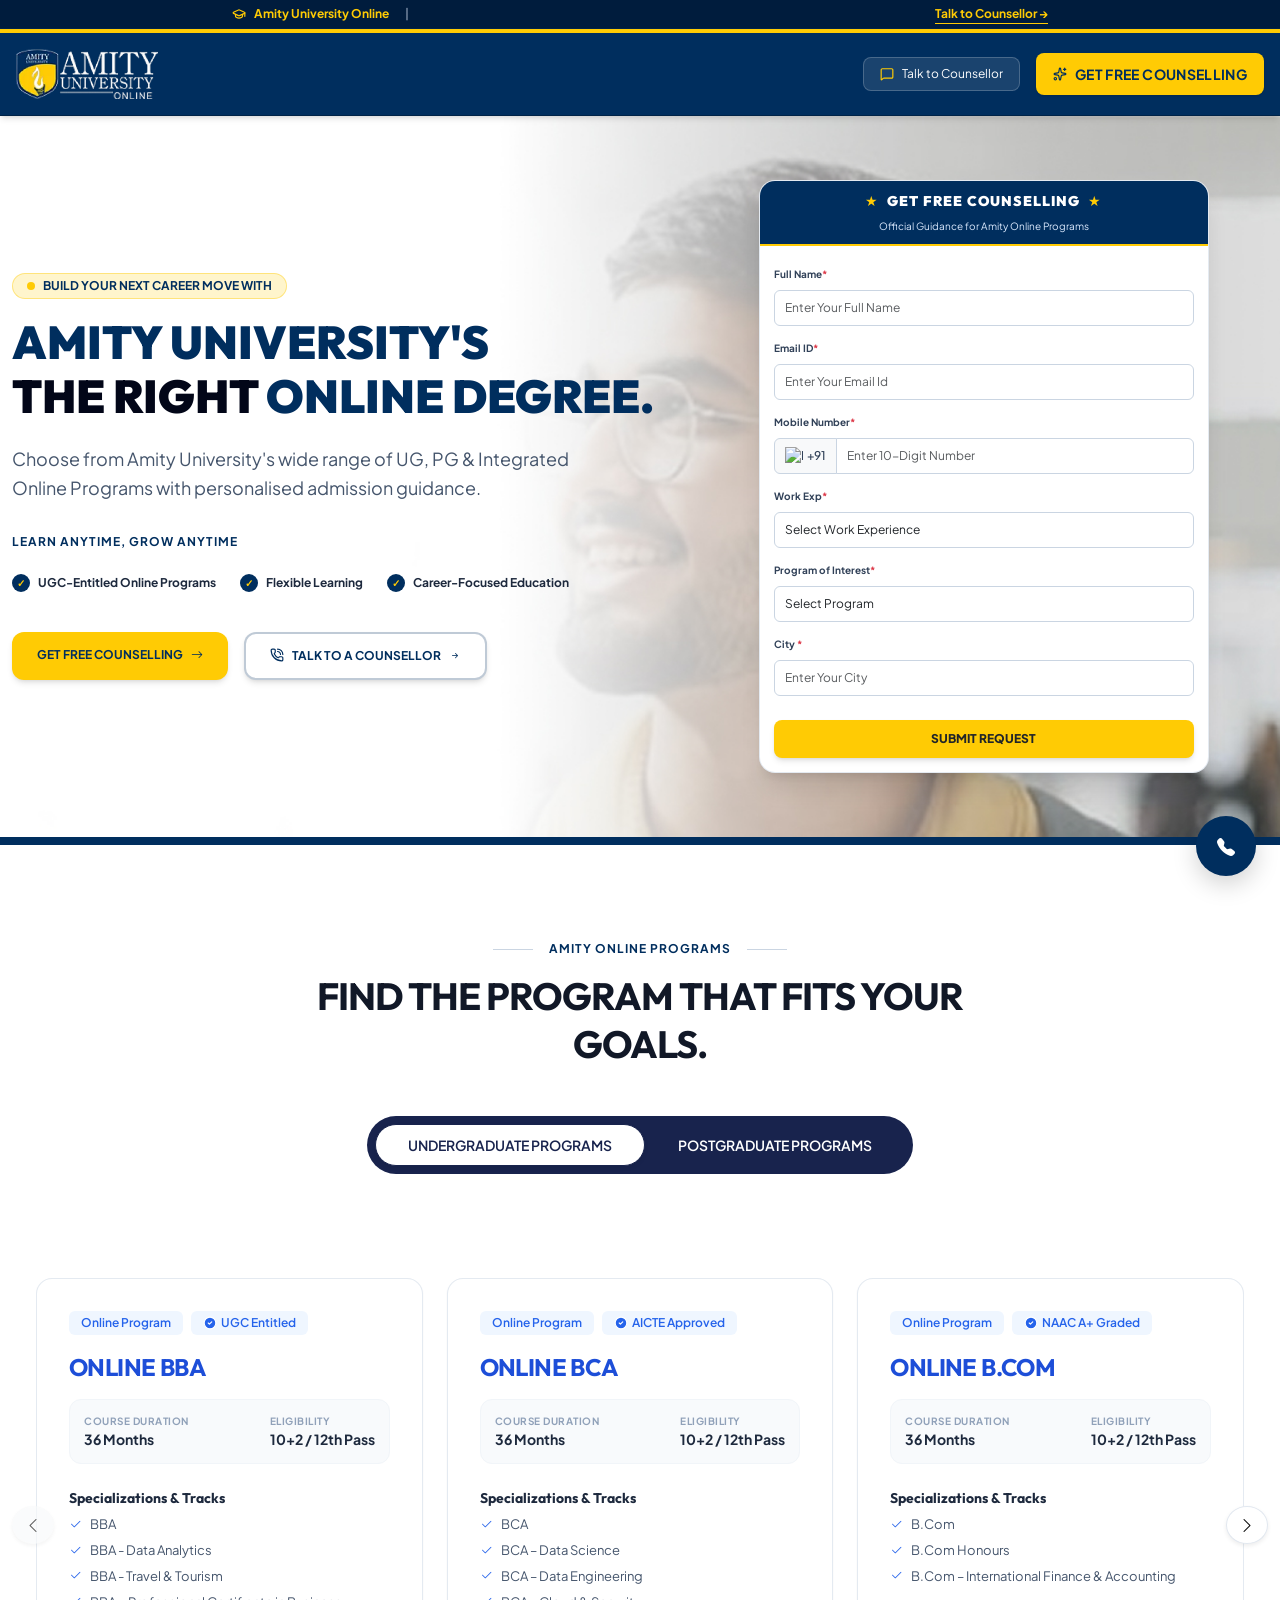
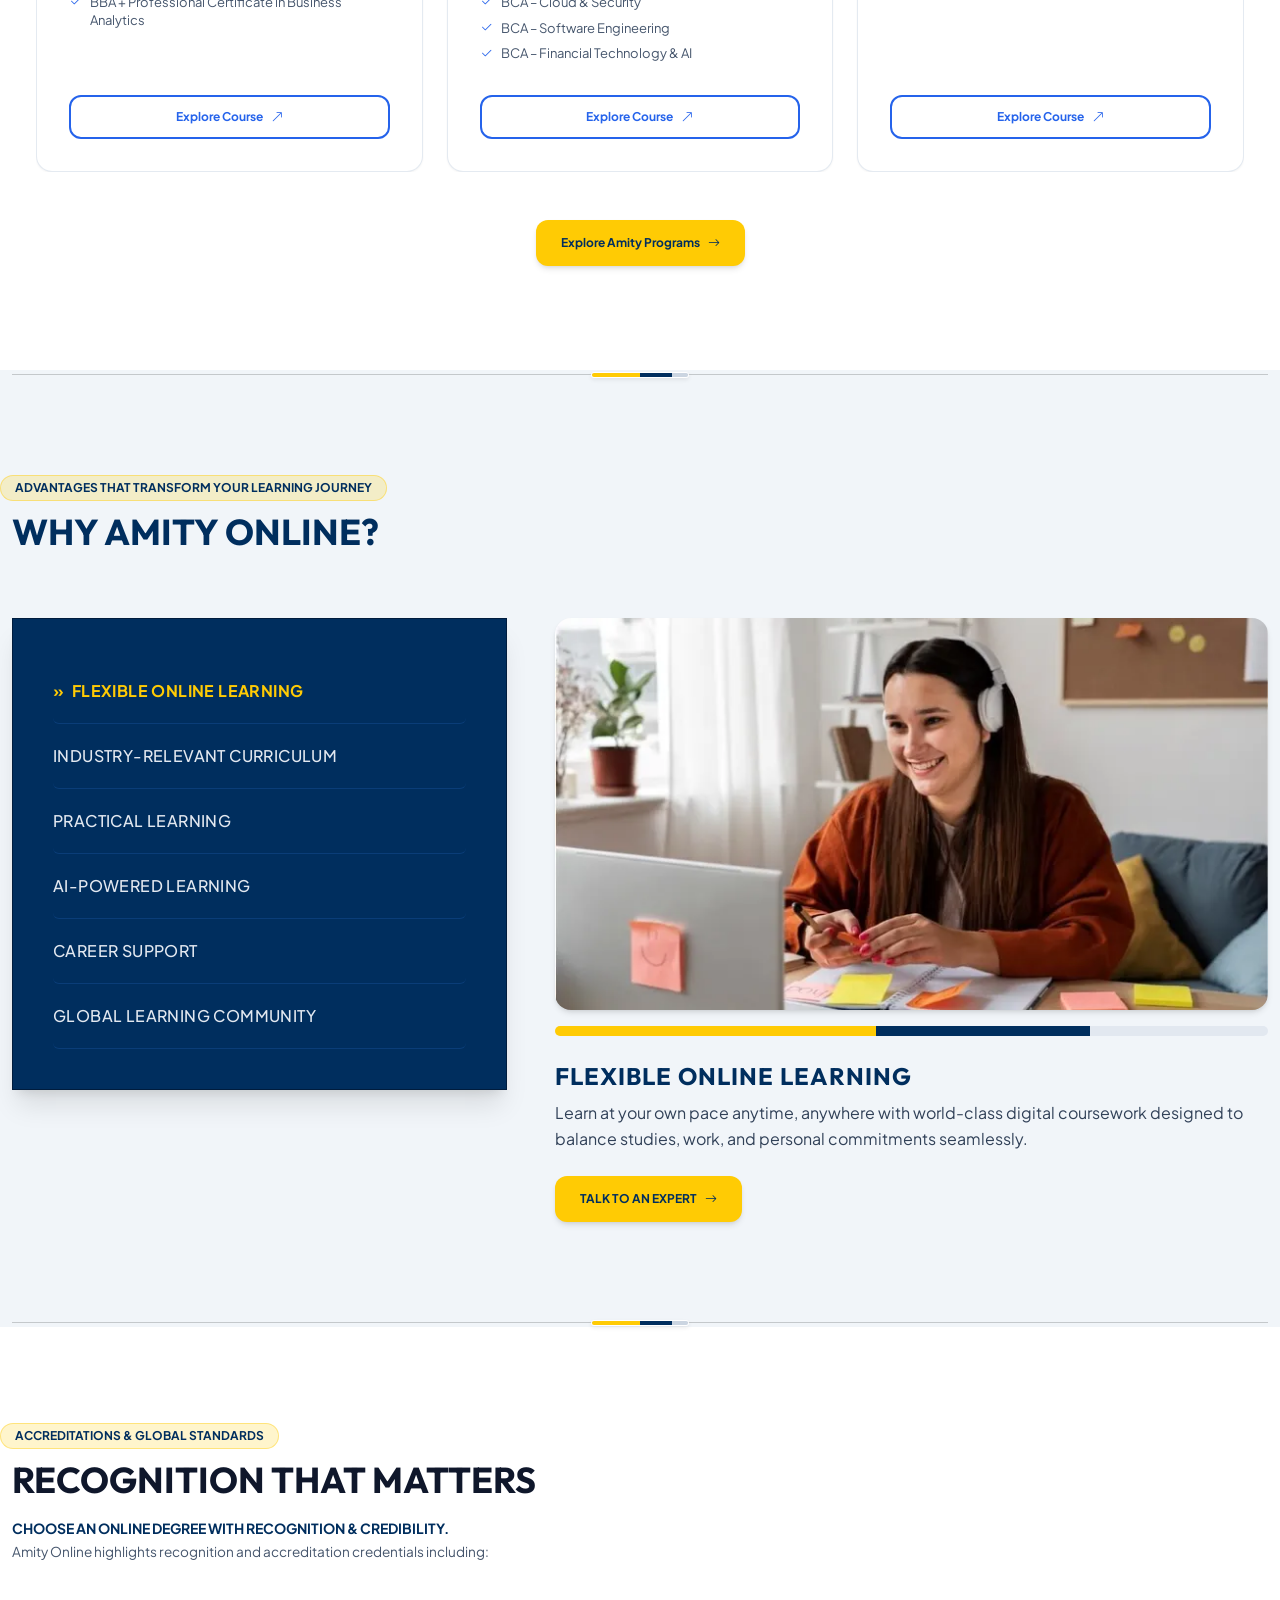
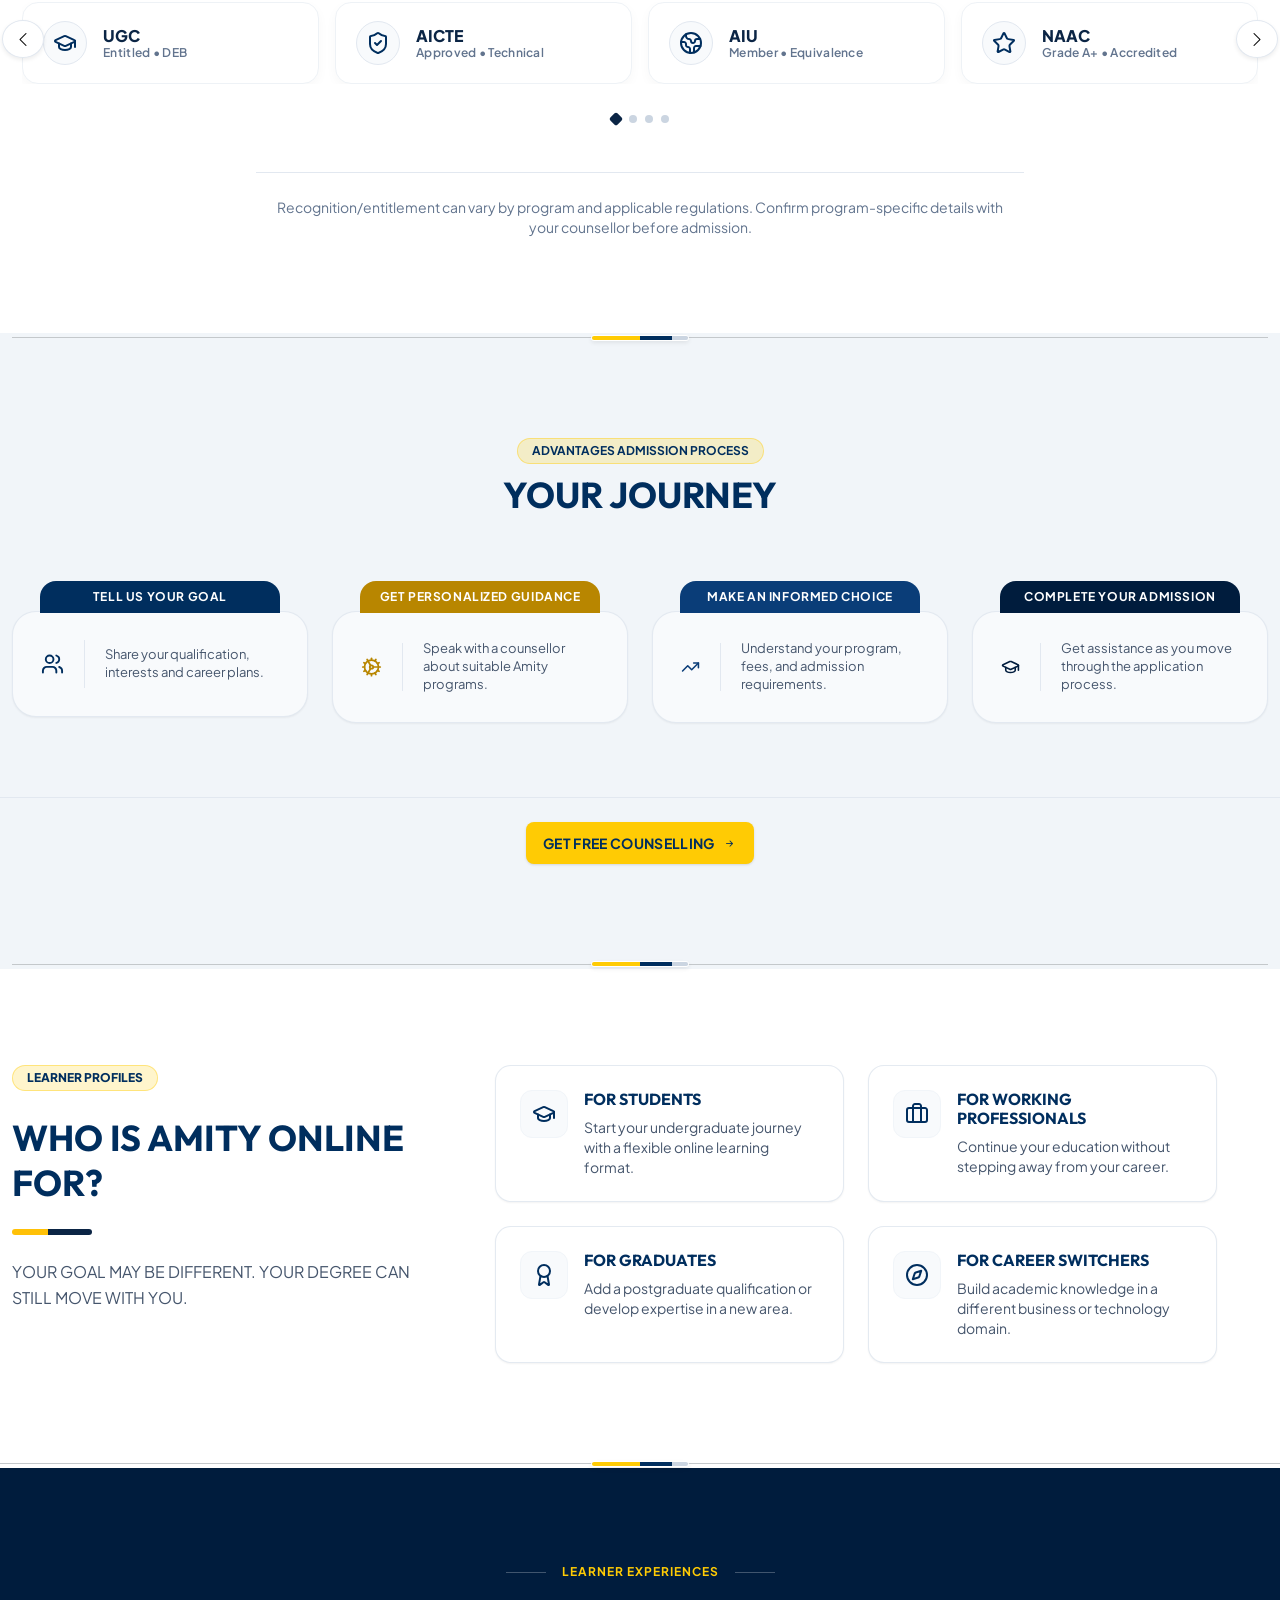
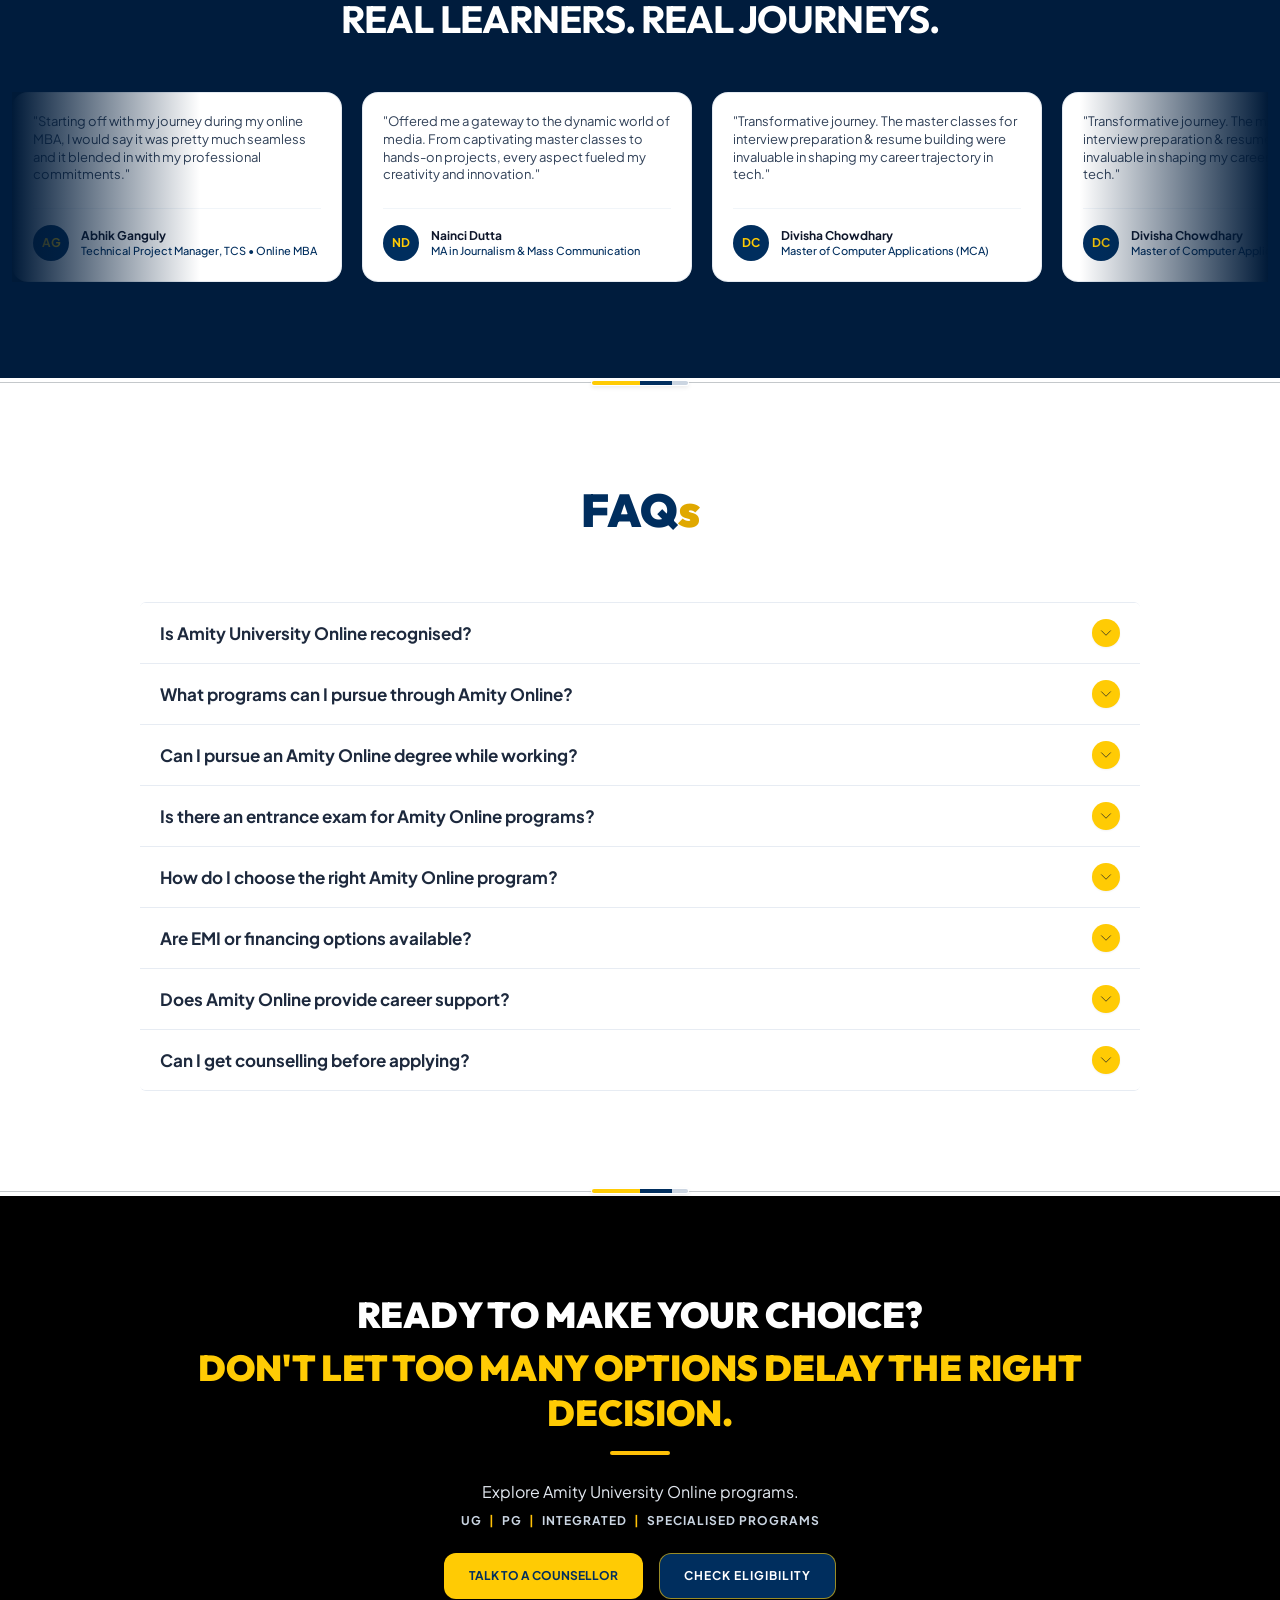
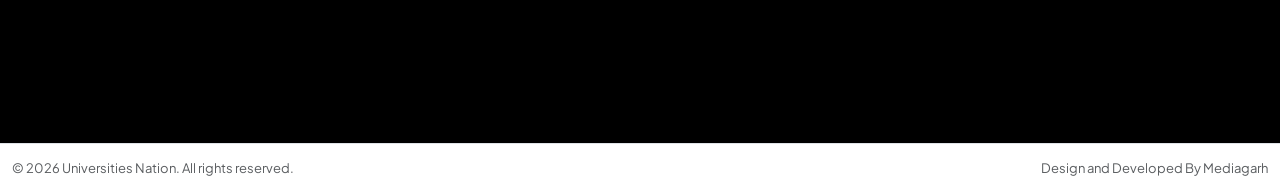
==== commit 990dc942: "add new changes" ====
--- a/amity-university/index.html
+++ b/amity-university/index.html
@@ -40,7 +40,7 @@
     <div class="container">
       <div
         class="d-flex flex-column flex-md-row align-items-center justify-content-center gap-2 gap-md-3 topbar-text font-plus-jakarta fw-medium text-center">
-        <div class="d-flex gap-2 align-items-center text-seventh fw-bold "><img src="./images/Icon.svg" height="14px"
+        <div class="d-flex gap-2 align-items-center text-seventh fw-bold "><img src="images/Icon.svg" height="14px"
             width="14px" class="flex-shrink-0" alt="">Amity University Online
         </div>
         <span class="d-none d-md-block text-eighth">|</span>
@@ -61,7 +61,7 @@
 
         <!-- Brand Logo -->
         <div class="flex-shrink-0">
-          <img src="/images/image 1.webp" class="img-fluid aspect-ratio-17-6 navbar-logo" alt="Logo" />
+          <img src="images/image 1.webp" class="img-fluid aspect-ratio-17-6 navbar-logo" alt="Logo" />
         </div>
 
         <!-- Action Buttons (Mobile bottom fixed wrapper) -->
@@ -71,7 +71,7 @@
           <!-- Button 1: Counsellor -->
           <a href="tel:9711849719"
             class="btn btn-navbar text-white text-opacity-90 font-plus-jakarta topbar-text d-none d-md-flex align-items-center gap-1 gap-sm-2 px-2 px-sm-3">
-            <img src="./images/Icon (1).svg" height="14" width="14" class="flex-shrink-0" alt="" />
+            <img src="images/Icon (1).svg" height="14" width="14" class="flex-shrink-0" alt="" />
             <span>Talk to Counsellor</span>
           </a>
           <a href="tel:9711849719"
@@ -82,7 +82,7 @@
           <!-- Button 2: Admission (Desktop Text) -->
           <a href="#admission-form"
             class="d-flex btn btn-admission text-tertiary font-plus-jakarta fw-bold bg-seventh align-items-center justify-content-center gap-1 gap-sm-2 px-2 px-sm-3">
-            <img src="./images/Icon (2).svg" height="14" width="14" class="flex-shrink-0" alt="" />
+            <img src="images/Icon (2).svg" height="14" width="14" class="flex-shrink-0" alt="" />
             <span class="text-uppercase">Get Free Counselling</span>
           </a>
 
@@ -150,7 +150,7 @@
                   FREE COUNSELLING<i class="bi bi-arrow-right flex-shrink-0"></i></a>
                 <a href="tel:9711849719"
                   class="btn btn-hero bg-white d-flex gap-2 text-tertiary fw-bold text-center topbar-text btn-hero-call w-md-full justify-content-center text-uppercase"><img
-                    src="./images/Icon (3).svg" height="14" width="14" class="flex-shrink-0" alt="" />Talk to a
+                    src="images/Icon (3).svg" height="14" width="14" class="flex-shrink-0" alt="" />Talk to a
                   Counsellor<i class="bi bi-arrow-right-short flex-shrink-0"></i></a>
               </div>
             </div>
@@ -291,7 +291,7 @@
                   <div class="d-flex gap-2 mb-3">
                     <span class="badge-program fw-semibold">Online Program</span>
                     <span class="badge-program fw-semibold d-flex align-items-center gap-1">
-                      <img src="/images/Icon(4).svg" width="14px" height="14px" class="flex-shrink-0" alt=""> UGC
+                      <img src="images/Icon(4).svg" width="14px" height="14px" class="flex-shrink-0" alt=""> UGC
                       Entitled
                     </span>
                   </div>
@@ -329,7 +329,7 @@
                   <div class="d-flex gap-2 mb-3">
                     <span class="badge-program fw-semibold">Online Program</span>
                     <span class="badge-program fw-semibold d-flex align-items-center gap-1">
-                      <img src="/images/Icon(4).svg" width="14px" height="14px" class="flex-shrink-0" alt=""> AICTE
+                      <img src="images/Icon(4).svg" width="14px" height="14px" class="flex-shrink-0" alt=""> AICTE
                       Approved
                     </span>
                   </div>
@@ -370,7 +370,7 @@
                   <div class="d-flex gap-2 mb-3">
                     <span class="badge-program fw-semibold">Online Program</span>
                     <span class="badge-program fw-semibold d-flex align-items-center gap-1">
-                      <img src="/images/Icon(4).svg" width="14px" height="14px" class="flex-shrink-0" alt=""> NAAC A+
+                      <img src="images/Icon(4).svg" width="14px" height="14px" class="flex-shrink-0" alt=""> NAAC A+
                       Graded
                     </span>
                   </div>
@@ -405,7 +405,7 @@
                   <div class="d-flex gap-2 mb-3">
                     <span class="badge-program fw-semibold">Online Program</span>
                     <span class="badge-program fw-semibold d-flex align-items-center gap-1">
-                      <img src="/images/Icon(4).svg" width="14px" height="14px" class="flex-shrink-0" alt=""> UGC
+                      <img src="images/Icon(4).svg" width="14px" height="14px" class="flex-shrink-0" alt=""> UGC
                       Entitled
                     </span>
                   </div>
@@ -441,7 +441,7 @@
                   <div class="d-flex gap-2 mb-3">
                     <span class="badge-program fw-semibold">Online Program</span>
                     <span class="badge-program fw-semibold d-flex align-items-center gap-1">
-                      <img src="/images/Icon(4).svg" width="14px" height="14px" class="flex-shrink-0" alt=""> Dual
+                      <img src="images/Icon(4).svg" width="14px" height="14px" class="flex-shrink-0" alt=""> Dual
                       Degree
                       Fast-Track
                     </span>
@@ -478,7 +478,7 @@
                   <div class="d-flex gap-2 mb-3">
                     <span class="badge-program fw-semibold">Online Program</span>
                     <span class="badge-program fw-semibold d-flex align-items-center gap-1">
-                      <img src="/images/Icon(4).svg" width="14px" height="14px" class="flex-shrink-0" alt=""> QS Ranked
+                      <img src="images/Icon(4).svg" width="14px" height="14px" class="flex-shrink-0" alt=""> QS Ranked
                       Top 50
                     </span>
                   </div>
@@ -523,7 +523,7 @@
                   <div class="d-flex gap-2 mb-3">
                     <span class="badge-program fw-semibold">Online Program</span>
                     <span class="badge-program fw-semibold d-flex align-items-center gap-1">
-                      <img src="/images/Icon(4).svg" width="14px" height="14px" class="flex-shrink-0" alt=""> AICTE
+                      <img src="images/Icon(4).svg" width="14px" height="14px" class="flex-shrink-0" alt=""> AICTE
                       Approved
                     </span>
                   </div>
@@ -570,7 +570,7 @@
                   <div class="d-flex gap-2 mb-3">
                     <span class="badge-program fw-semibold">Online Program</span>
                     <span class="badge-program fw-semibold d-flex align-items-center gap-1">
-                      <img src="/images/Icon(4).svg" width="14px" height="14px" class="flex-shrink-0" alt=""> UGC
+                      <img src="images/Icon(4).svg" width="14px" height="14px" class="flex-shrink-0" alt=""> UGC
                       Entitled
                     </span>
                   </div>
@@ -605,7 +605,7 @@
                   <div class="d-flex gap-2 mb-3">
                     <span class="badge-program fw-semibold">Online Program</span>
                     <span class="badge-program fw-semibold d-flex align-items-center gap-1">
-                      <img src="/images/Icon(4).svg" width="14px" height="14px" class="flex-shrink-0" alt=""> NAAC A+
+                      <img src="images/Icon(4).svg" width="14px" height="14px" class="flex-shrink-0" alt=""> NAAC A+
                       Graded
                     </span>
                   </div>
@@ -640,7 +640,7 @@
                   <div class="d-flex gap-2 mb-3">
                     <span class="badge-program fw-semibold">Online Program</span>
                     <span class="badge-program fw-semibold d-flex align-items-center gap-1">
-                      <img src="/images/Icon(4).svg" width="14px" height="14px" class="flex-shrink-0" alt=""> Industry
+                      <img src="images/Icon(4).svg" width="14px" height="14px" class="flex-shrink-0" alt=""> Industry
                       Certified
                     </span>
                   </div>
@@ -746,7 +746,7 @@
           <div class="col-md-7">
             <div class="tab-content" id="why-tabContent">
               <div class="tab-pane fade show active" id="tab-flexible" role="tabpanel">
-                <img src="./images/Untitled_design.webp" alt="Flexible Online Learning" class="tab-content-img w-100">
+                <img src="images/Untitled_design.webp" alt="Flexible Online Learning" class="tab-content-img w-100">
                 <div class="progress-divider d-flex py-3">
                   <div
                     style="width: 45%; height: 10px; background-color: #ffcb04; border-top-left-radius: 16px; border-bottom-left-radius: 16px;">
@@ -768,7 +768,7 @@
                 </a>
               </div>
               <div class="tab-pane fade show" id="tab-curriculum" role="tabpanel">
-                <img src="./images/image (1).webp" alt="Flexible Online Learning" class="tab-content-img w-100">
+                <img src="images/image (1).webp" alt="Flexible Online Learning" class="tab-content-img w-100">
                 <div class="progress-divider d-flex py-3">
                   <div
                     style="width: 45%; height: 10px; background-color: #ffcb04; border-top-left-radius: 16px; border-bottom-left-radius: 16px;">
@@ -791,7 +791,7 @@
                 </a>
               </div>
               <div class="tab-pane fade show" id="tab-practical" role="tabpanel">
-                <img src="./images/image (2).webp" alt="Flexible Online Learning" class="tab-content-img w-100">
+                <img src="images/image (2).webp" alt="Flexible Online Learning" class="tab-content-img w-100">
                 <div class="progress-divider d-flex py-3">
                   <div
                     style="width: 45%; height: 10px; background-color: #ffcb04; border-top-left-radius: 16px; border-bottom-left-radius: 16px;">
@@ -814,7 +814,7 @@
                 </a>
               </div>
               <div class="tab-pane fade show" id="tab-ai" role="tabpanel">
-                <img src="./images/Untitled_design2.webp" alt="Flexible Online Learning" class="tab-content-img w-100">
+                <img src="images/Untitled_design2.webp" alt="Flexible Online Learning" class="tab-content-img w-100">
                 <div class="progress-divider d-flex py-3">
                   <div
                     style="width: 45%; height: 10px; background-color: #ffcb04; border-top-left-radius: 16px; border-bottom-left-radius: 16px;">
@@ -837,7 +837,7 @@
                 </a>
               </div>
               <div class="tab-pane fade show" id="tab-career" role="tabpanel">
-                <img src="./images/Untitled_design3.webp" alt="Flexible Online Learning" class="tab-content-img w-100">
+                <img src="images/Untitled_design3.webp" alt="Flexible Online Learning" class="tab-content-img w-100">
                 <div class="progress-divider d-flex py-3">
                   <div
                     style="width: 45%; height: 10px; background-color: #ffcb04; border-top-left-radius: 16px; border-bottom-left-radius: 16px;">
@@ -859,7 +859,7 @@
                 </a>
               </div>
               <div class="tab-pane fade show" id="tab-global" role="tabpanel">
-                <img src="./images/image (5).webp" alt="Flexible Online Learning" class="tab-content-img w-100">
+                <img src="images/image (5).webp" alt="Flexible Online Learning" class="tab-content-img w-100">
                 <div class="progress-divider d-flex py-3">
                   <div
                     style="width: 45%; height: 10px; background-color: #ffcb04; border-top-left-radius: 16px; border-bottom-left-radius: 16px;">
@@ -933,7 +933,7 @@
             <div class="swiper-slide">
               <div class="recognition-card">
                 <div class="img-wrapper rounded-circle d-flex align-items-center justify-content-center">
-                  <img src="/images/Icon (12).svg" alt="">
+                  <img src="images/Icon (12).svg" alt="">
                 </div>
                 <div class="text-start">
                   <h3 class="card-title-custom">UGC</h3>
@@ -946,7 +946,7 @@
             <div class="swiper-slide">
               <div class="recognition-card">
                 <div class="img-wrapper rounded-circle d-flex align-items-center justify-content-center">
-                  <img src="/images/Icon(13).svg" alt="">
+                  <img src="images/Icon(13).svg" alt="">
                 </div>
                 <div class="text-start">
                   <h3 class="card-title-custom">AICTE</h3>
@@ -959,7 +959,7 @@
             <div class="swiper-slide">
               <div class="recognition-card">
                 <div class="img-wrapper rounded-circle d-flex align-items-center justify-content-center">
-                  <img src="/images/Icon (17).svg" alt="">
+                  <img src="images/Icon (17).svg" alt="">
                 </div>
                 <div class="text-start">
                   <h3 class="card-title-custom">AIU</h3>
@@ -972,7 +972,7 @@
             <div class="swiper-slide">
               <div class="recognition-card">
                 <div class="img-wrapper rounded-circle d-flex align-items-center justify-content-center">
-                  <img src="/images/Icon (16).svg" alt="">
+                  <img src="images/Icon (16).svg" alt="">
                 </div>
                 <div class="text-start">
                   <h3 class="card-title-custom">NAAC</h3>
@@ -985,7 +985,7 @@
             <div class="swiper-slide">
               <div class="recognition-card">
                 <div class="img-wrapper rounded-circle d-flex align-items-center justify-content-center">
-                  <img src="/images/Icon (17).svg" alt="">
+                  <img src="images/Icon (17).svg" alt="">
                 </div>
                 <div class="text-start">
                   <h3 class="card-title-custom">NIRF</h3>
@@ -998,7 +998,7 @@
             <div class="swiper-slide">
               <div class="recognition-card">
                 <div class="img-wrapper rounded-circle d-flex align-items-center justify-content-center">
-                  <img src="/images/Icon (15).svg" alt="">
+                  <img src="images/Icon (15).svg" alt="">
                 </div>
                 <div class="text-start">
                   <h3 class="card-title-custom">WASC</h3>
@@ -1010,7 +1010,7 @@
             <div class="swiper-slide">
               <div class="recognition-card">
                 <div class="img-wrapper rounded-circle d-flex align-items-center justify-content-center">
-                  <img src="/images/Icon (14).svg" alt="">
+                  <img src="images/Icon (14).svg" alt="">
                 </div>
                 <div class="text-start">
                   <h3 class="card-title-custom">ISO</h3>
@@ -1063,7 +1063,7 @@
             </div>
             <div class="goal-card d-flex flex-column flex-md-row align-items-center flex-grow-1">
               <div class="goal-icon">
-                <img src="./images/Icon(5).svg" class="flex-shrink-0" width="40px" height="40px">
+                <img src="images/Icon(5).svg" class="flex-shrink-0" width="40px" height="40px">
               </div>
               <div class="goal-divider flex-shrink-0 d-none d-md-block"></div>
               <p class="goal-text text-quinary font-plus-jakarta text-center text-md-start mb-0">
@@ -1081,7 +1081,7 @@
             </div>
             <div class="goal-card d-flex flex-column flex-md-row align-items-center flex-grow-1">
               <div class="goal-icon">
-                <img src="./images/Icon(6).svg" class="flex-shrink-0" width="40px" height="40px">
+                <img src="images/Icon(6).svg" class="flex-shrink-0" width="40px" height="40px">
               </div>
               <div class="goal-divider flex-shrink-0 d-none d-md-block"></div>
               <p class="goal-text text-quinary font-plus-jakarta text-center text-md-start mb-0">
@@ -1099,7 +1099,7 @@
             </div>
             <div class="goal-card d-flex flex-column flex-md-row align-items-center flex-grow-1">
               <div class="goal-icon">
-                <img src="./images/Icon (7).svg" class="flex-shrink-0" width="40px" height="40px">
+                <img src="images/Icon (7).svg" class="flex-shrink-0" width="40px" height="40px">
               </div>
               <div class="goal-divider flex-shrink-0 d-none d-md-block"></div>
               <p class="goal-text text-quinary font-plus-jakarta text-center text-md-start mb-0">
@@ -1117,7 +1117,7 @@
             </div>
             <div class="goal-card d-flex flex-column flex-md-row align-items-center flex-grow-1">
               <div class="goal-icon">
-                <img src="./images/Icon (8).svg" class="flex-shrink-0" width="40px" height="40px">
+                <img src="images/Icon (8).svg" class="flex-shrink-0" width="40px" height="40px">
               </div>
               <div class="goal-divider flex-shrink-0 d-none d-md-block"></div>
               <p class="goal-text text-quinary font-plus-jakarta text-center text-md-start mb-0">
@@ -1174,7 +1174,7 @@
             <div class="col-12 col-md-6 d-flex">
               <div class="profile-card d-flex align-items-start h-100">
                 <div class="icon-wrapper d-flex align-items-center justify-content-center">
-                  <img src="./images/Icon (12).svg" class="text-tertiary" width="24" height="24" alt="">
+                  <img src="images/Icon (12).svg" class="text-tertiary" width="24" height="24" alt="">
                 </div>
                 <div>
                   <h3 class="card-title-custom text-tertiary font-Outfit text-uppercase fw-bold mb-2">For Students</h3>
@@ -1187,7 +1187,7 @@
             <div class="col-12 col-md-6 d-flex">
               <div class="profile-card d-flex align-items-start h-100">
                 <div class="icon-wrapper d-flex align-items-center justify-content-center">
-                  <img src="./images/Icon (11).svg" class="text-tertiary" width="24" height="24" alt="">
+                  <img src="images/Icon (11).svg" class="text-tertiary" width="24" height="24" alt="">
                 </div>
                 <div>
                   <h3 class="card-title-custom text-tertiary font-Outfit text-uppercase fw-bold mb-2">FOR WORKING
@@ -1200,7 +1200,7 @@
             <div class="col-12 col-md-6 d-flex">
               <div class="profile-card d-flex align-items-start h-100">
                 <div class="icon-wrapper d-flex align-items-center justify-content-center">
-                  <img src="./images/Icon(9).svg" class="text-tertiary" width="24" height="24" alt="">
+                  <img src="images/Icon(9).svg" class="text-tertiary" width="24" height="24" alt="">
                 </div>
                 <div>
                   <h3 class="card-title-custom text-tertiary font-Outfit text-uppercase fw-bold mb-2">FOR GRADUATES</h3>
@@ -1212,7 +1212,7 @@
             <div class="col-12 col-md-6 d-flex">
               <div class="profile-card d-flex align-items-start h-100">
                 <div class="icon-wrapper d-flex align-items-center justify-content-center">
-                  <img src="./images/Icon (10).svg" class="text-tertiary" width="24" height="24" alt="">
+                  <img src="images/Icon (10).svg" class="text-tertiary" width="24" height="24" alt="">
                 </div>
                 <div>
                   <h3 class="card-title-custom text-tertiary font-Outfit text-uppercase fw-bold mb-2">FOR CAREER
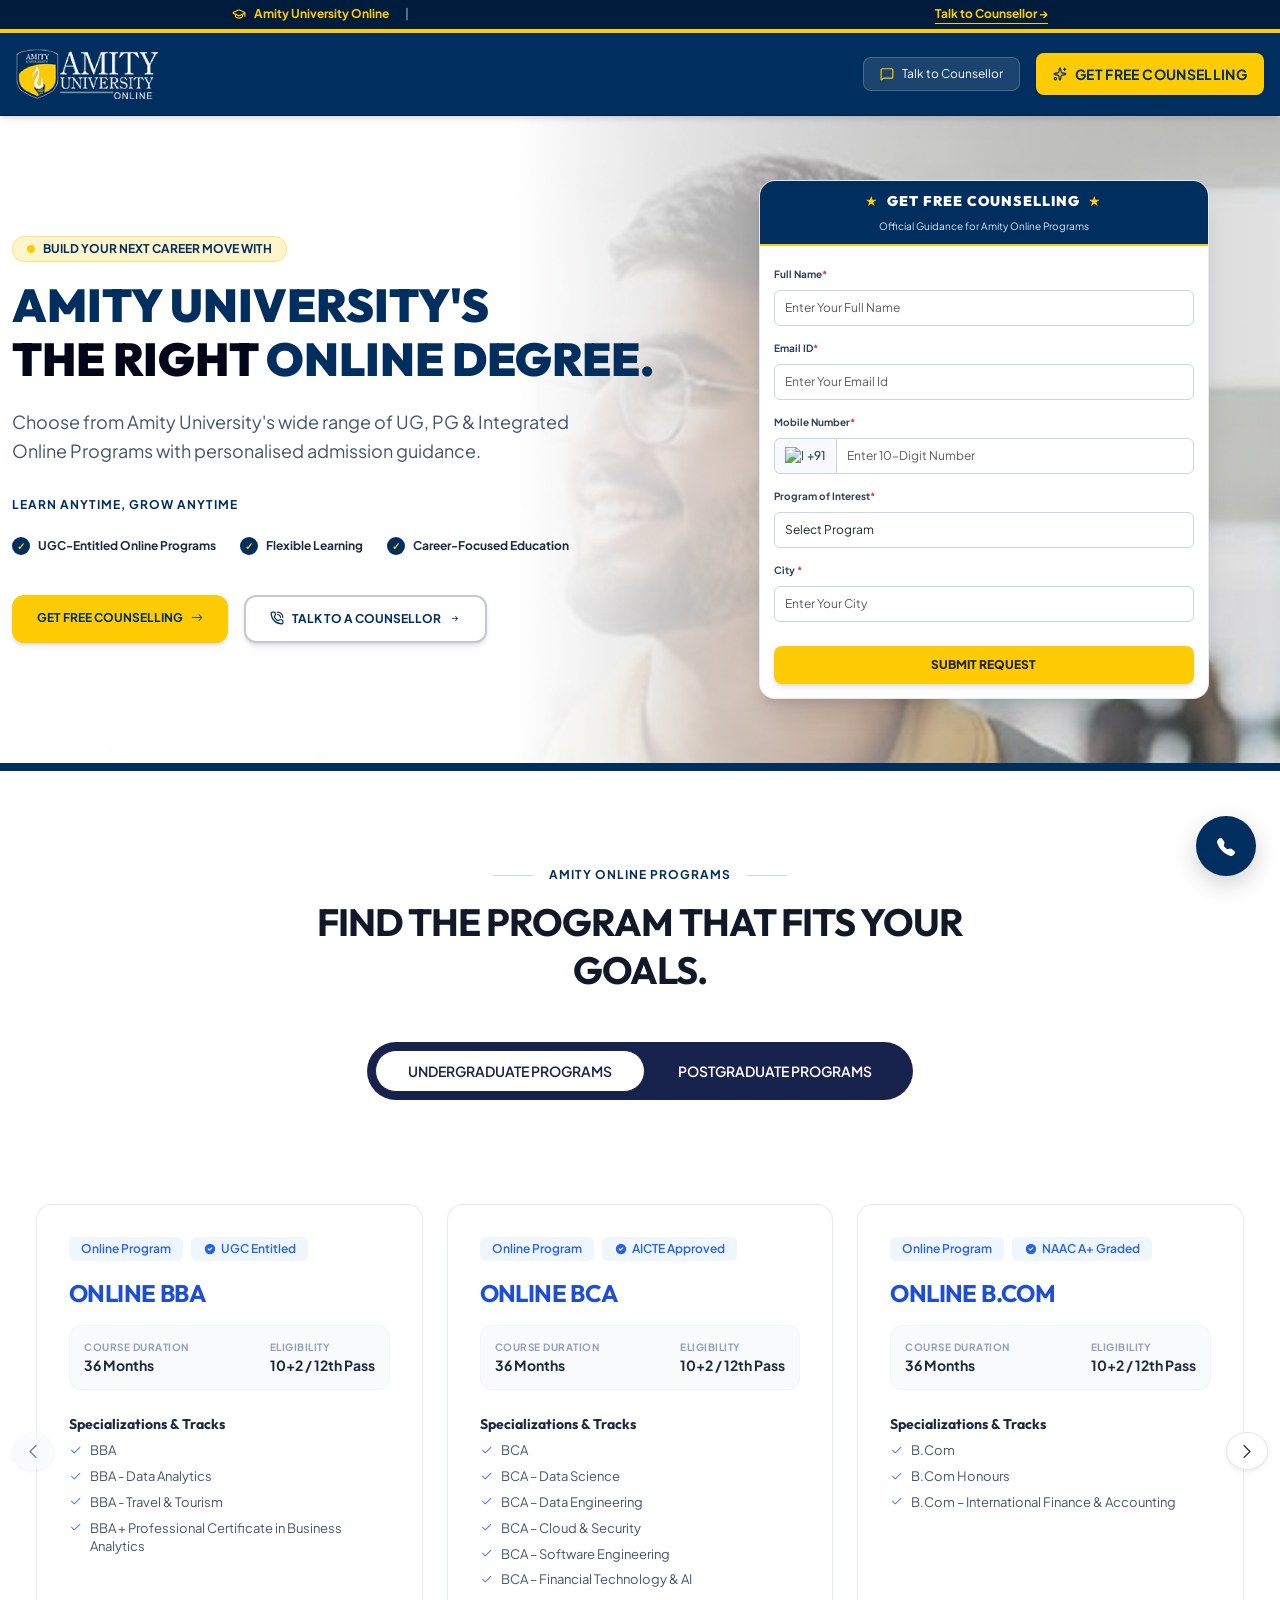
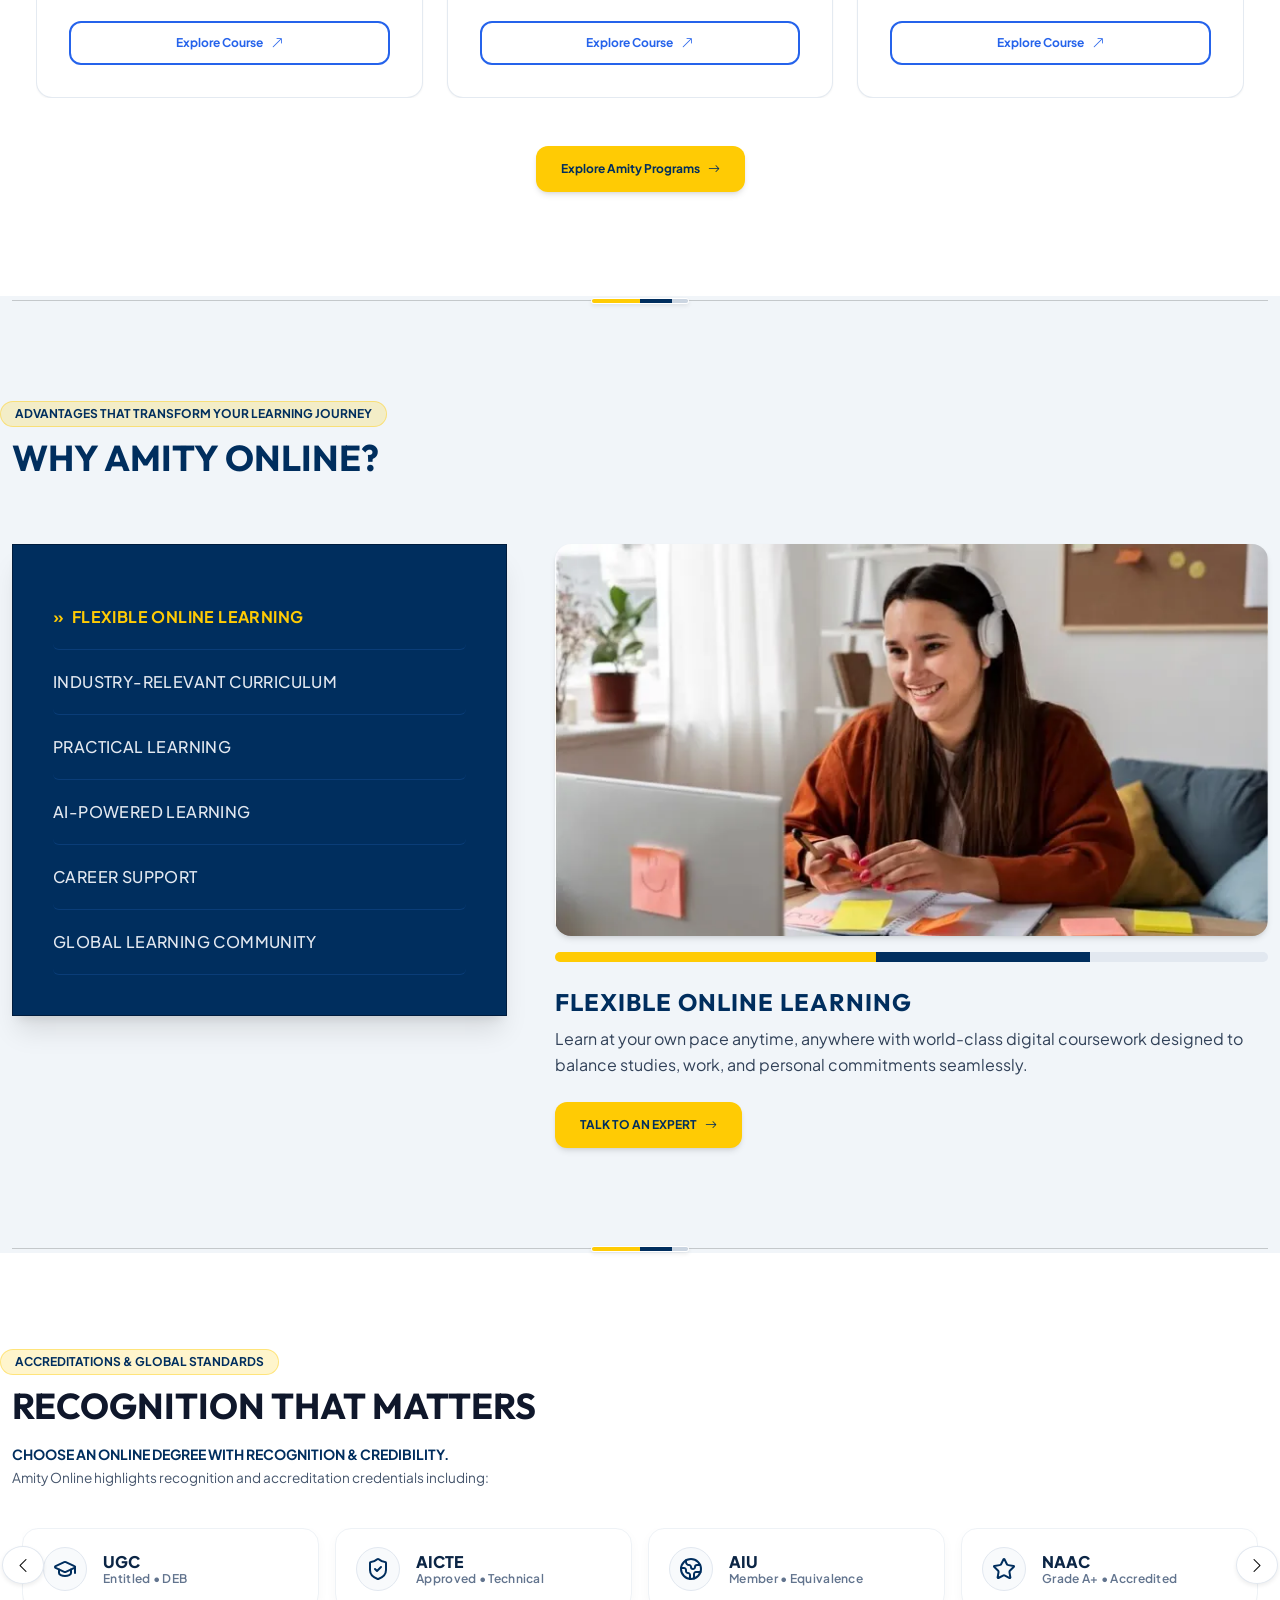
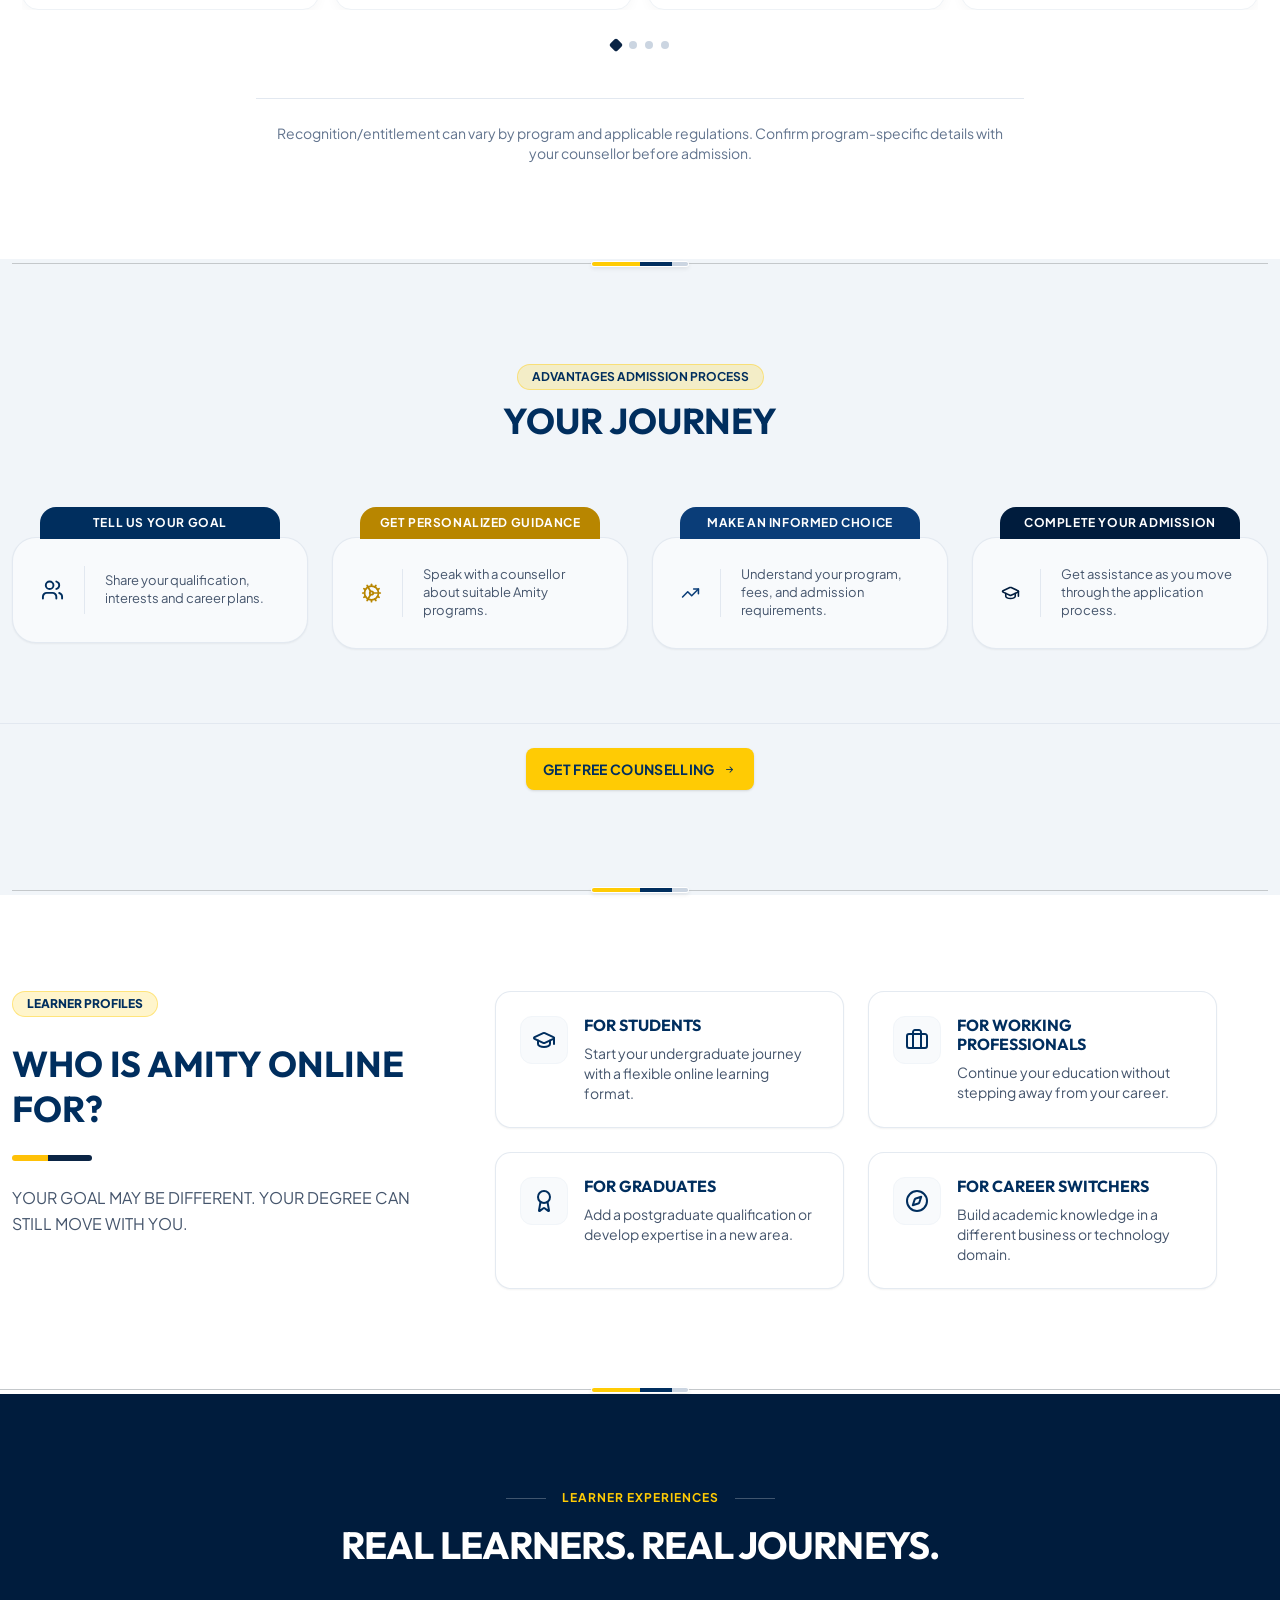
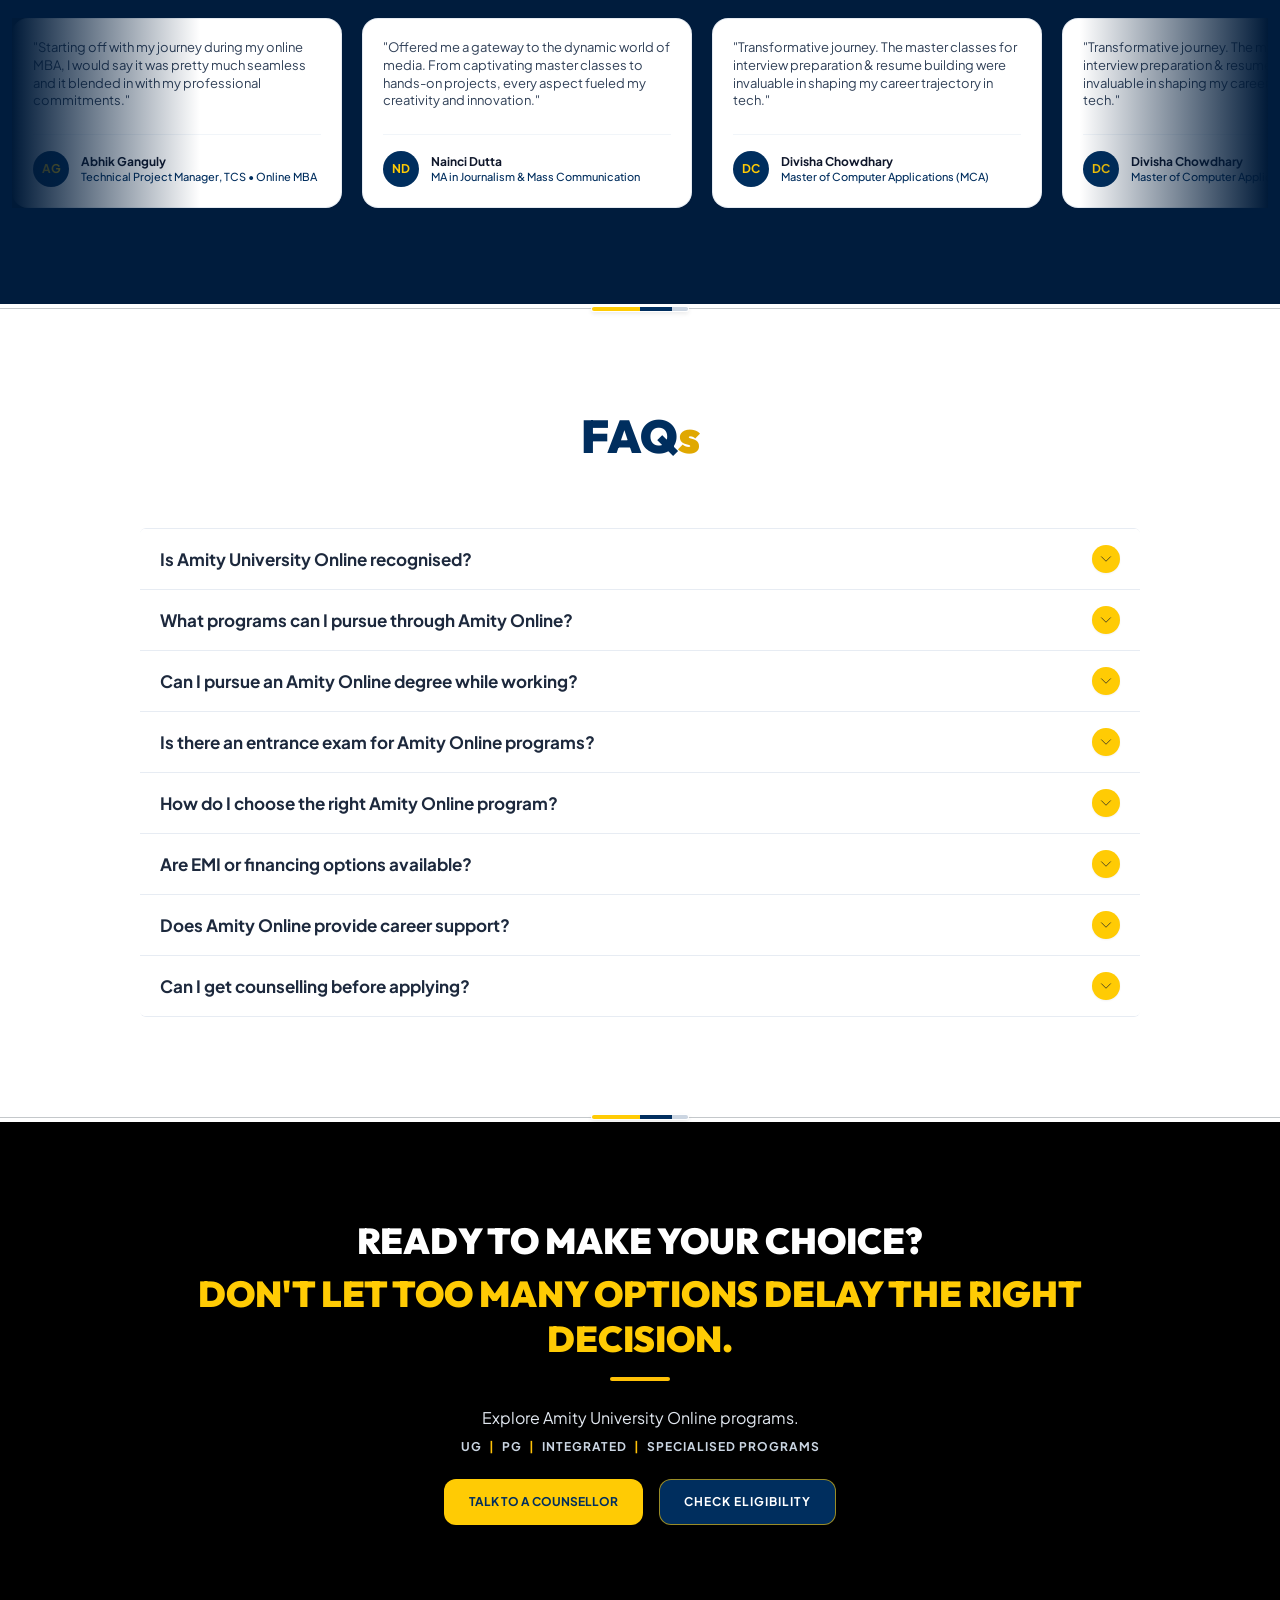
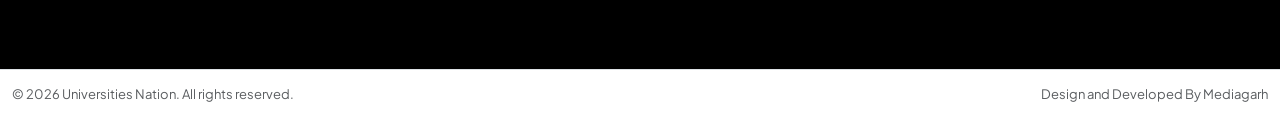
==== commit b2bc0955: "add some changes" ====
--- a/amity-university/index.html
+++ b/amity-university/index.html
@@ -194,18 +194,7 @@
                         title="Please enter a valid 10-digit mobile number.">
                     </div>
                   </div>
-                  <div>
-                    <label for="workExp" class="form-label fw-bold text-testimonaials">Work Exp<span
-                        class="text-danger">*</span></label>
-                    <select name="Experience" class="form-select py-2" id="workExp" required>
-                      <option value="" selected disabled>Select Work Experience</option>
-                      <option value="0">Fresher</option>
-                      <option value="1">Less than 1 Year</option>
-                      <option value="1-3">1 - 3 years</option>
-                      <option value="3-5">3 - 5 years</option>
-                      <option value="5+">5 - 10 years</option>
-                    </select>
-                  </div>
+
                   <div>
                     <label for="program" class="form-label fw-bold text-testimonaials">Program of Interest<span
                         class="text-danger">*</span></label>
